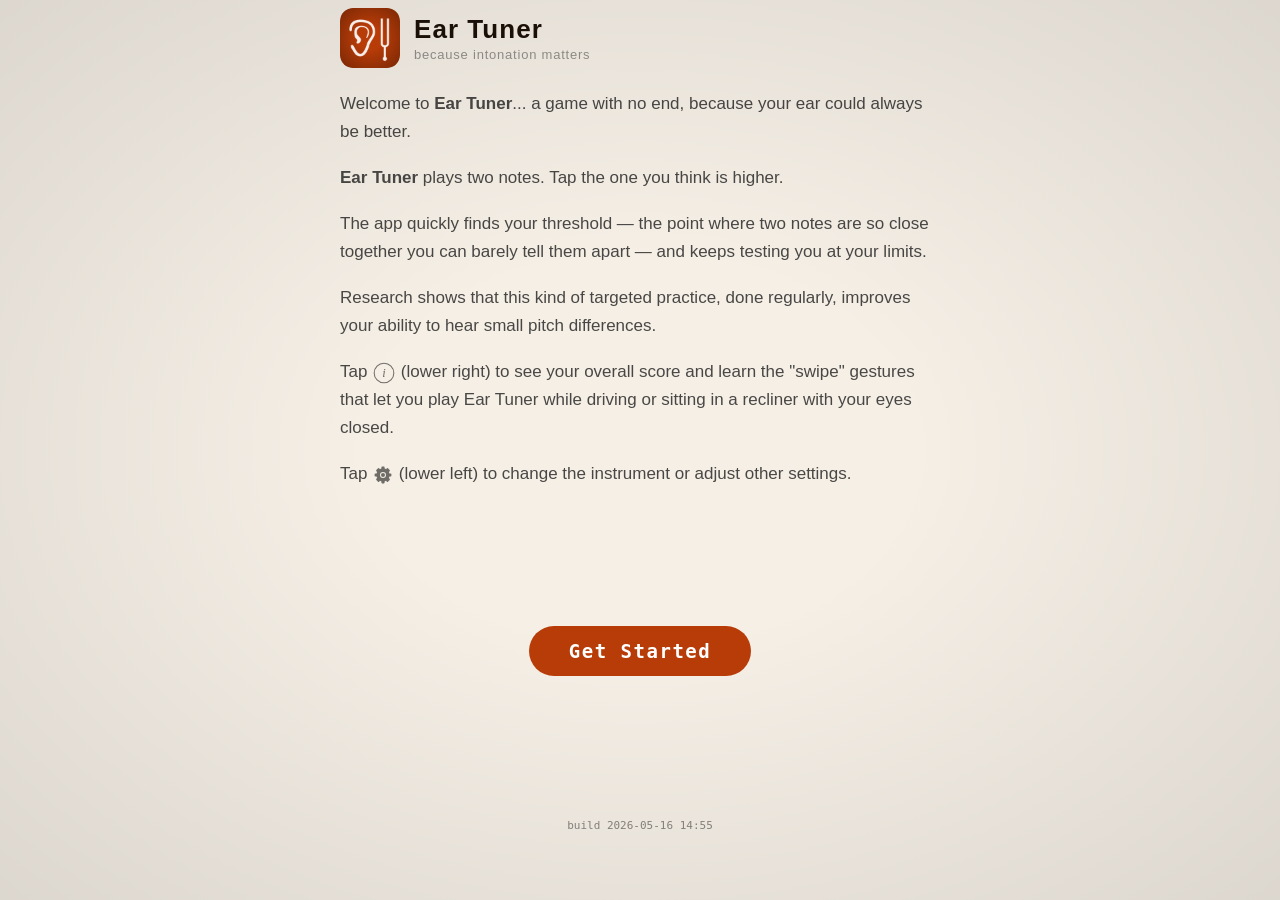
==== index.html @ 35b1a1ce "Deploy 2026-05-16 14:55" ====
<!DOCTYPE html>

<html lang="en">
<head>
<meta charset="UTF-8">
<meta name="viewport" content="width=device-width, initial-scale=1.0, viewport-fit=cover, user-scalable=no, maximum-scale=1.0">
<meta name="apple-mobile-web-app-capable" content="yes">
<meta name="mobile-web-app-capable" content="yes">
<meta name="apple-mobile-web-app-status-bar-style" content="black-translucent">
<meta name="apple-mobile-web-app-title" content="Ear Tuner">
<meta name="theme-color" id="meta-theme" content="#b83c08">
<!-- Stamped by scripts/deploy.sh — used by the inline version-coherence
     check below to detect a hybrid-cache state at launch. Source ships
     with 2026-05-16 14:55 as the literal placeholder. -->
<meta name="ear-tuner-build" content="2026-05-16 14:55">
<!-- PWA home-screen icon. MUST be a real PNG file reference — iOS Safari
     "Add to Home Screen" does not reliably accept data: URLs or JS-generated
     canvas icons. If you change this, test on iPad Safari: Share → Add to
     Home Screen → confirm the icon appears on the home screen (not just in
     the share-sheet preview). Regenerate the PNG from resources/app-icon.svg
     via the svg-to-png skill. See _shared/design/Fiddle-Apps-Design-Intent.md
     §PWA Home-Screen Icon. -->
<link rel="apple-touch-icon" sizes="180x180" href="resources/app-icon-180.png">
<link rel="icon" type="image/png" href="resources/app-icon-180.png">
<!-- Boot watchdog — inline so a broken SW serving stale JS files can't
     stop it from running. Crash-loop self-healing. Detection model:
     previous session crashed if it never wrote 'et-clean-shutdown' = '1'.
     Counter increments on bad shutdowns; resets on clean ones.
     Threshold of 3 means three crashes in a row. Recovery: unregister SW,
     clear all caches, hard reload. See microbreaker for the rationale. -->
<script>
(function () {
  var COUNTER_KEY  = 'et-boot-attempts';
  var CLEAN_KEY    = 'et-clean-shutdown';
  var SUPPRESS_KEY = 'et-test-suppress-clean';
  var LIMIT        = 3;
  var n = 0;
  try {
    if (localStorage.getItem(SUPPRESS_KEY) === '1') {
      localStorage.removeItem(SUPPRESS_KEY);
    }
    var prev = localStorage.getItem(CLEAN_KEY);
    if (prev === '0') {
      n = (parseInt(localStorage.getItem(COUNTER_KEY) || '0', 10) || 0) + 1;
    } else {
      n = 1;
    }
    localStorage.setItem(COUNTER_KEY, String(n));
    localStorage.setItem(CLEAN_KEY, '0');
  } catch (e) { return; }

  if (n >= LIMIT) {
    try { console.warn('[boot-watchdog] ' + n + ' bad boots; clearing SW + caches'); } catch (e) {}
    (async function () {
      try {
        if ('serviceWorker' in navigator) {
          var regs = await navigator.serviceWorker.getRegistrations();
          await Promise.all(regs.map(function (r) { return r.unregister(); }));
        }
        if ('caches' in window) {
          var keys = await caches.keys();
          await Promise.all(keys.map(function (k) { return caches.delete(k); }));
        }
        try { localStorage.setItem(COUNTER_KEY, '0'); } catch (e) {}
        try { localStorage.setItem(CLEAN_KEY, '1'); } catch (e) {}
        window.location.replace(window.location.pathname);
      } catch (e) {
        try { console.error('[boot-watchdog] recovery failed:', e); } catch (_) {}
      }
    })();
    return;
  }

  function markClean() {
    if (localStorage.getItem(SUPPRESS_KEY) === '1') return;
    try { localStorage.setItem(CLEAN_KEY, '1'); } catch (e) {}
  }
  function markRunning() {
    try { localStorage.setItem(CLEAN_KEY, '0'); } catch (e) {}
  }
  window.addEventListener('pagehide', markClean);
  document.addEventListener('visibilitychange', function () {
    if (document.visibilityState === 'visible') markRunning();
  });
})();
</script>
<!-- SW update nudge + controllerchange listener. Inline because:
     (a) iOS PWA's default 24h staleness threshold is too slow for our
         deploy cadence — force an update check on every boot;
     (b) a broken cached boot.js could otherwise prevent the user from
         ever reaching a new version.
     The safe-phase logic lives INLINE (not in boot.js) so there's a
     single listener with no race window. boot.js previously also
     attached a controllerchange listener, but only after register()
     resolved — events firing in the gap were lost. -->
<script>
(function () {
  if (!('serviceWorker' in navigator)) return;
  navigator.serviceWorker.getRegistration().then(function (reg) {
    if (reg) reg.update().catch(function () {});
  }).catch(function () {});

  // Skip-once flag set by the upgrade-OK handler before its reload.
  // The post-upgrade reload triggers an SW re-register (boot.js does
  // it once caches are clean), and the freshly-registered SW fires
  // controllerchange immediately as it claims the page — for content
  // we're already running. Without this skip, the listener triggers
  // another reload that loops the user back through Hello. Read AND
  // CONSUME the flag here at script-load: keeps the in-memory copy
  // live for the listener, but clears storage so a future session
  // can't accidentally inherit it. (sessionStorage doesn't reliably
  // clear on iOS PWA force-kill — any "consume only when used"
  // approach would risk a stale-flag dead end.)
  var skipNextControllerChange = false;
  try {
    if (sessionStorage.getItem('et-skip-next-cc') === '1') {
      skipNextControllerChange = true;
      sessionStorage.removeItem('et-skip-next-cc');
    }
  } catch (e) {}

  // Safe to reload when the user isn't mid-tune. "Safe screens" = any
  // overlay-driven screen (welcome / hello / info / settings / reset)
  // or the StartScreen (start-btn visible). Resume / upgrade overlays
  // are explicitly NOT safe — the user is about to interact with them.
  function isSafeToReload() {
    var safeOverlays = ['welcome-overlay', 'hello-overlay', 'info-overlay',
                        'settings-overlay', 'reset-overlay'];
    for (var i = 0; i < safeOverlays.length; i++) {
      var el = document.getElementById(safeOverlays[i]);
      if (el && el.classList.contains('open')) return true;
    }
    var blockOverlays = ['resume-overlay', 'upgrade-overlay'];
    for (var j = 0; j < blockOverlays.length; j++) {
      var bel = document.getElementById(blockOverlays[j]);
      if (bel && bel.classList.contains('open')) return false;
    }
    var startBtn = document.getElementById('start-btn');
    if (startBtn && startBtn.style.display !== 'none') return true;
    return false;
  }

  var reloading = false;
  var pollInterval = null;
  function tryDeferredReload() {
    // In-memory flag is sufficient — dies on actual reload. A
    // sessionStorage guard was previously here too, but iOS Home-Screen
    // PWAs don't reliably clear sessionStorage on force-kill, so once
    // it got set to '1' by one successful update, all subsequent
    // updates got their reload blocked indefinitely.
    if (reloading) return;
    if (!isSafeToReload()) return;
    reloading = true;
    if (pollInterval !== null) { clearInterval(pollInterval); pollInterval = null; }
    window.location.reload();
  }

  navigator.serviceWorker.addEventListener('controllerchange', function () {
    if (skipNextControllerChange) {
      skipNextControllerChange = false;
      return;
    }
    // Reload immediately if safe; else poll every 5s until safe.
    tryDeferredReload();
    if (pollInterval !== null) clearInterval(pollInterval);
    pollInterval = setInterval(tryDeferredReload, 5000);
  });
})();
</script>
<!-- Version-coherence check. Compares the build stamped into this HTML
     against the last build the user successfully launched (stored in
     localStorage). If they differ AND last is non-null, sets
     window._etUpgrade so the upgrade modal at the top of <body> shows.
     The placeholder is built via string concatenation so the deploy.sh
     sed pass on this file cannot match it as a contiguous substring —
     a literal would turn this into "if current === <build>" and silently
     suppress the modal on every clean deploy. -->
<script>
(function () {
  // Skip the upgrade-comparison flow entirely on Capacitor. The
  // mechanism (SW unregister + caches.delete) is a no-op there — no
  // SW runs in the Cap webview, no Cache Storage to clean. Every
  // `cap sync` also bumps BUILD_DATE, so a mismatch fires on every
  // rebuild and the modal becomes pure dev-time friction. We still
  // record et-last-build so that a hypothetical Cap→PWA migration
  // wouldn't see a phantom upgrade on the first PWA launch.
  // Detection inlined (window.Capacitor injected before any page
  // script) since this runs before js/platform.js loads.
  var isCap = !!(window.Capacitor && typeof window.Capacitor.isNativePlatform === 'function'
                 && window.Capacitor.isNativePlatform());
  if (isCap) {
    window._etUpgrade = null;
    try {
      var capMeta    = document.querySelector('meta[name="ear-tuner-build"]');
      var capCurrent = (capMeta && capMeta.content) || null;
      var capPh      = '%' + '%BUILD_DATE%' + '%';
      if (capCurrent && capCurrent !== capPh) {
        localStorage.setItem('et-last-build', capCurrent);
      }
      localStorage.setItem('et-boot-decision', JSON.stringify({
        action: 'cap-skipped', ts: Date.now()
      }));
    } catch (e) {}
    return;
  }

  var meta    = document.querySelector('meta[name="ear-tuner-build"]');
  var current = (meta && meta.content) || null;
  var PLACEHOLDER = '%' + '%BUILD_DATE%' + '%';
  if (current === PLACEHOLDER) current = null;
  var last = null;
  try { last = localStorage.getItem('et-last-build'); } catch (e) {}
  var action;
  if (current && last && current !== last) {
    window._etUpgrade = { from: last, to: current };
    action = 'mismatch';
  } else if (current && !last) {
    window._etUpgrade = null;
    try { localStorage.setItem('et-last-build', current); } catch (e) {}
    action = 'first-seen';
  } else if (current && last === current) {
    window._etUpgrade = null;
    action = 'same';
  } else {
    window._etUpgrade = null;
    action = 'no-info';
  }
  try {
    localStorage.setItem('et-boot-decision', JSON.stringify({
      ts: Date.now(), last: last, current: current, action: action
    }));
  } catch (e) {}
})();
</script>
<!-- Defense-in-depth upgrade detection + reusable modal-show.
     The synchronous coherence check above only catches an upgrade once
     the page has reloaded onto new HTML (meta would then differ from
     last-seen). The intended trigger for that reload —
     `controllerchange` after the new SW activates — can be silently
     dropped on iOS Home-Screen PWAs when the page is suspended during
     activation. The page then sits on stale HTML even though the SW's
     static cache holds the new build.

     This block compares the SW cache key directly against meta. When
     they diverge it surfaces the standard upgrade modal — same OK-tap
     cleanup-and-reload flow as the meta-vs-last-seen path, just driven
     by a different signal. Runs at boot and on visibilitychange→visible
     so a deploy that lands while the iPad is asleep is caught when the
     user comes back. Idempotent — re-checks no-op if the modal is
     already open or _etUpgrade is already set. -->
<script>
(function () {
  // Skip on Capacitor — same rationale as the coherence check above.
  if (window.Capacitor && typeof window.Capacitor.isNativePlatform === 'function'
      && window.Capacitor.isNativePlatform()) return;

  // Reusable show. Idempotent. Defers if DOM isn't ready yet (cache
  // check below can fire from <head> before the modal element exists).
  window._etShowUpgradeModal = function (up) {
    if (!up) return;
    if (!document.body || !document.getElementById('upgrade-overlay')) {
      document.addEventListener('DOMContentLoaded', function () {
        window._etShowUpgradeModal(up);
      }, { once: true });
      return;
    }
    var ov  = document.getElementById('upgrade-overlay');
    var btn = document.getElementById('upgrade-ok');
    if (!ov || !btn) return;
    if (ov.classList.contains('open')) return;
    var ver = document.getElementById('upgrade-version');
    if (ver) ver.textContent = up.to;
    ov.classList.add('open');
    // Disable OK for 1500ms so a ghost tap from launching the icon (a
    // finger still hovering when the modal renders) cannot immediately
    // dismiss it. Visible state: dimmed.
    btn.disabled = true;
    setTimeout(function () { btn.disabled = false; }, 1500);
    btn.addEventListener('click', function () {
      btn.disabled = true;
      btn.textContent = 'Updating…';
      // Persist the new build IMMEDIATELY — before any async cleanup
      // that could hang. iOS PWA has been observed to hang on
      // serviceWorker.unregister() / caches.delete() indefinitely;
      // without this early write, a hang on the wipe leaves
      // et-last-build stale and the modal re-fires on next launch.
      try { localStorage.setItem('et-last-build', up.to); } catch (e) {}
      // Tell the next page-load's controllerchange listener to ignore
      // its first event — the post-reload re-register fires CC
      // immediately as the fresh SW claims the page. Without the skip,
      // that triggers another reload that loops the user back through
      // Hello.
      try { sessionStorage.setItem('et-skip-next-cc', '1'); } catch (e) {}
      var doReload = function () { window.location.replace(window.location.pathname); };
      var cleanup = Promise.resolve();
      if ('serviceWorker' in navigator) {
        cleanup = cleanup.then(function () {
          return navigator.serviceWorker.getRegistrations().then(function (regs) {
            return Promise.all(regs.map(function (r) { return r.unregister(); }));
          });
        }).catch(function () {});
      }
      if (window.caches) {
        cleanup = cleanup.then(function () {
          return caches.keys().then(function (keys) {
            return Promise.all(keys.map(function (k) { return caches.delete(k); }));
          });
        }).catch(function () {});
      }
      var timeout = new Promise(function (resolve) { setTimeout(resolve, 3000); });
      Promise.race([cleanup, timeout]).then(doReload, doReload);
    });
  };

  function cacheCheck() {
    if (!window.caches) return;
    if (window._etUpgrade) return;  // already detected by coherence check
    var meta = document.querySelector('meta[name="ear-tuner-build"]');
    var metaVer = meta && meta.content;
    var PH = '%' + '%BUILD_DATE%' + '%';
    if (!metaVer || metaVer === PH) return;
    caches.keys().then(function (keys) {
      // During SW activate the GC pass can briefly leave two
      // ear-tuner-static-* caches present. Take the lexicographic max
      // (BUILD_DATE 'YYYY-MM-DD HH:mm' sorts correctly as a string) so
      // we always compare against the newest cache, not whichever the
      // implementation happens to enumerate first.
      var newestVer = null;
      for (var i = 0; i < keys.length; i++) {
        if (keys[i].indexOf('ear-tuner-static-') !== 0) continue;
        var v = keys[i].replace('ear-tuner-static-', '');
        if (newestVer === null || v > newestVer) newestVer = v;
      }
      if (newestVer === null) return;
      // Only fire on a forward upgrade. If cacheVer < metaVer (user
      // cleared caches manually, or some other regression scenario),
      // showing the modal would write the OLDER build to et-last-build
      // on OK-tap and re-fire on every subsequent boot.
      if (newestVer <= metaVer) return;
      if (window._etUpgrade) return;  // race: coherence path got there first
      window._etUpgrade = { from: metaVer, to: newestVer };
      try {
        localStorage.setItem('et-boot-decision', JSON.stringify({
          ts: Date.now(), last: metaVer, current: newestVer,
          action: 'cache-mismatch'
        }));
      } catch (e) {}
      if (window._etShowUpgradeModal) {
        window._etShowUpgradeModal(window._etUpgrade);
      }
    }).catch(function () {});
  }
  cacheCheck();
  document.addEventListener('visibilitychange', function () {
    if (document.visibilityState === 'visible') cacheCheck();
  });
})();
</script>
<!-- Self-contained styles for the upgrade modal. Deliberately NOT using
     design-tokens.css / style.css — those live in separate cached files
     that may themselves be from a stale version when the upgrade modal
     needs to display. Hardcoded colors so the modal renders correctly
     even if every other resource on the page is broken or missing. -->
<style>
#upgrade-overlay {
  position: fixed; inset: 0; z-index: 10000; display: none;
  background: linear-gradient(180deg, #f1e8d4 0%, #e2d6ba 100%);
  background-image: radial-gradient(ellipse at center, transparent 30%, rgba(0,0,0,0.10) 100%),
                    linear-gradient(180deg, #f1e8d4 0%, #e2d6ba 100%);
  flex-direction: column; align-items: center; justify-content: center;
  padding: 32px 28px;
  font-family: -apple-system, BlinkMacSystemFont, 'Segoe UI', Roboto, Helvetica, Arial, sans-serif;
  color: #2a2118; text-align: center;
}
#upgrade-overlay.open { display: flex; }
#upgrade-title {
  font-size: 28px; font-weight: 700;
  margin: 0 0 22px; color: #1f1812;
  letter-spacing: 0.3px;
}
#upgrade-msg { font-size: 17px; line-height: 1.5; margin: 0 0 6px; color: #4a3f33; }
#upgrade-version {
  display: block; margin: 4px 0 36px;
  font-family: 'Inconsolata', ui-monospace, Menlo, Consolas, monospace;
  font-size: 16px; color: #5a4a3a;
}
#upgrade-ok {
  display: inline-block; padding: 14px 44px;
  background: linear-gradient(180deg, #d77820 0%, #b56210 100%);
  color: #fff; font-size: 17px; font-weight: 600;
  border: none; border-radius: 14px;
  -webkit-appearance: none; font-family: inherit; cursor: pointer;
  box-shadow:
    inset 0 1px 0 rgba(255, 255, 255, 0.30),
    inset 0 -2px 0 rgba(0, 0, 0, 0.20),
    0 3px 10px rgba(0, 0, 0, 0.18);
}
#upgrade-ok:active {
  background: linear-gradient(180deg, #b56210 0%, #8c4a08 100%);
  transform: translateY(1px);
}
#upgrade-ok:disabled {
  background: linear-gradient(180deg, #c8b89a 0%, #a99880 100%);
  cursor: default; transform: none;
}
</style>
<title>Ear Tuner</title>
<link rel="stylesheet" href="fonts/fonts.css">
<link rel="stylesheet" href="design-tokens.css">
<link rel="stylesheet" href="design-tokens-app.css">
<link rel="stylesheet" href="glyph-disc.css">
<link rel="stylesheet" href="resume-modal.css">
<link rel="stylesheet" href="style.css">
</head>
<body>

<!-- ── UPGRADE MODAL ──────────────────────────────────────────────
     Shows when the version-coherence check in <head> detected a
     mismatch between the HTML's stamped build and the last build
     stored in localStorage. Self-contained: no external CSS or JS
     deps, so it renders even if the rest of the page is from a
     stale cache. Tap OK → unregister SW → clear all caches →
     write new build to localStorage → reload. -->
<div id="upgrade-overlay" role="dialog" aria-modal="true" aria-labelledby="upgrade-title">
  <div id="upgrade-title">App Updated</div>
  <p id="upgrade-msg">Ear Tuner has been upgraded to</p>
  <code id="upgrade-version">—</code>
  <button id="upgrade-ok" type="button">OK</button>
</div>
<script>
// Show the modal if the synchronous coherence check in <head> already
// detected an upgrade. The async cache-key path defined in <head> calls
// _etShowUpgradeModal directly when it detects, so this body call only
// matters for the meta-vs-last-seen path. _etShowUpgradeModal is
// undefined on Capacitor (the IIFE early-returns there) — guard for it.
if (window._etShowUpgradeModal) window._etShowUpgradeModal(window._etUpgrade);
</script>

<!-- SPRITE-INLINE -->
<svg xmlns="http://www.w3.org/2000/svg" style="display:none" aria-hidden="true">
  <symbol id="icon-close-x" viewBox="0 0 34 34">
    <circle cx="17" cy="17" r="15" stroke="currentColor" stroke-width="1.8" fill="none"/>
      <path d="M11 11 L23 23 M23 11 L11 23" stroke="currentColor"
            stroke-width="2.2" stroke-linecap="round" stroke-linejoin="round"/>
  </symbol>
  <symbol id="icon-gear" viewBox="0 0 100 100">
    <path fill-rule="evenodd" clip-rule="evenodd" fill="currentColor"
        d="M88 42h-5.8a33 33 0 0 0-3-7.2l4.1-4.1a4 4 0 0 0 0-5.6l-8.4-8.4a4 4 0 0 0-5.6 0l-4.1 4.1A33 33 0 0 0 58 17.8V12a4 4 0 0 0-4-4h-8a4 4 0 0 0-4 4v5.8a33 33 0 0 0-7.2 3l-4.1-4.1a4 4 0 0 0-5.6 0l-8.4 8.4a4 4 0 0 0 0 5.6l4.1 4.1A33 33 0 0 0 17.8 42H12a4 4 0 0 0-4 4v8a4 4 0 0 0 4 4h5.8a33 33 0 0 0 3 7.2l-4.1 4.1a4 4 0 0 0 0 5.6l8.4 8.4a4 4 0 0 0 5.6 0l4.1-4.1a33 33 0 0 0 7.2 3V88a4 4 0 0 0 4 4h8a4 4 0 0 0 4-4v-5.8a33 33 0 0 0 7.2-3l4.1 4.1a4 4 0 0 0 5.6 0l8.4-8.4a4 4 0 0 0 0-5.6l-4.1-4.1a33 33 0 0 0 3-7.2H88a4 4 0 0 0 4-4v-8a4 4 0 0 0-4-4z
           M50 35a15 15 0 1 0 0 30 15 15 0 0 0 0-30z"/>
      <circle cx="50" cy="50" r="10" fill="currentColor"/>
  </symbol>
  <symbol id="icon-glyph-check" viewBox="0 0 28 28">
    <path d="M8 14 L12 18 L20 10"
            stroke="#6fe882" stroke-width="2.5"
            stroke-linecap="round" stroke-linejoin="round"/>
  </symbol>
  <symbol id="icon-glyph-x" viewBox="0 0 28 28">
    <path d="M9 9 L19 19M19 9 L9 19"
            stroke="#f07070" stroke-width="2.5"
            stroke-linecap="round"/>
  </symbol>
  <symbol id="icon-info-i" viewBox="0 0 38 38">
    <circle cx="19" cy="19" r="17" stroke="currentColor" stroke-width="1.8" fill="none"/>
      <text x="19" y="26.5" text-anchor="middle" font-family="Georgia, serif"
            font-size="21.6" font-style="italic" fill="currentColor">i</text>
  </symbol>
  <symbol id="icon-replay" viewBox="-10 25 1220 1220">
    <path d="m529.2 441.6c-30-18-69.602 3.6016-69.602 39.602v318c0 36 38.398 57.602 69.602 39.602l262.8-158.4c28.801-18 28.801-60 0-78z" fill="currentColor"/>
      <path d="m1053.6 362.4c-19.199-30-58.801-40.801-88.801-21.602-31.199 19.199-40.801 58.801-21.602 91.199 43.199 70.801 64.801 157.2 56.398 248.4-19.199 193.2-177.6 346.8-372 360-235.2 15.602-430.8-171.6-428.4-404.4 2.3984-216 178.8-393.6 393.6-397.2 12 0 22.801 0 34.801 1.1992v50.398c0 20.398 22.801 32.398 39.602 21.602l187.2-116.4c15.602-9.6016 15.602-33.602 0-43.199l-188.4-118.8c-16.801-10.801-39.602 1.1992-39.602 21.602v52.801c-8.3984-0.003906-16.797-0.003906-26.398-0.003906-306 0-553.2 260.4-529.2 571.2 19.199 260.4 229.2 470.4 488.4 489.6 310.8 22.801 572.4-223.2 572.4-529.2 0.003906-102-28.797-196.8-77.996-277.2z" fill="currentColor"/>
  </symbol>
</svg>
<!-- /SPRITE-INLINE -->

<div id="bg-fill"></div>

<!-- ═══ MAIN APP ═══ -->

<div id="app">
  <div id="phase-label">Listen</div>

  <!-- Diff label: two lines — value in Nunito above, "difference" in Inconsolata below -->

  <div id="upper-half">
    <div id="diff-label-wrap">
      <div id="diff-value"></div>
      <div id="diff-word">difference</div>
    </div>
  </div>

  <!-- Note circles, vertically centered in the middle third -->

  <div id="circles-zone">
    <div style="margin-bottom:14px;flex-shrink:0;"></div>
    <div id="note-row">
      <div class="note-circle" id="note-left" onclick="handleTap('left')">
        <div class="nc-name" id="note-left-name">?</div>
        <div class="nc-detail" id="note-left-detail"></div>
      </div>
      <div class="note-circle" id="note-right" onclick="handleTap('right')">
        <div class="nc-name" id="note-right-name">?</div>
        <div class="nc-detail" id="note-right-detail"></div>
      </div>
    </div>
    <!-- Replay button: center aligned with bottom of note circles -->
    <button id="replay-btn" onclick="replayBoth()" aria-label="Replay" style="margin-top:0;">
      <svg width="48" height="48" viewBox="-10 25 1220 1220" fill="none" style="color:rgba(255,255,255,0.75)">
        <use href="#icon-replay"/>
      </svg>
    </button>
    <!-- Start button shown before first round -->
    <button id="start-btn" onclick="handleStart()">Start</button>
  </div>

  <!-- Controls below circles, stacked from top of lower third -->

  <div id="lower-half">
    <!-- Invisible tap area covering lower half — acts as retry, sits behind other buttons -->
    <button id="tap-area" onclick="handleTapArea()"></button>
    <div id="progress-row">
    </div>

    <div id="status-msg">Tap to begin</div>

    <div id="round-actions">
      <button class="round-action-btn" id="retry-action-btn" onclick="retryRound()">Retry</button>
      <button class="round-action-btn" id="continue-action-btn" onclick="continueAfterFail()">Continue</button>
      <button class="round-action-btn" id="back-action-btn" onclick="continueAfterFail()" style="display:none;">Back</button>
    </div>
  </div>
</div>

<!-- Swipe hint: fixed at bottom, above info/settings buttons -->

<div id="swipe-hint" class="hint-text">Tap the higher note, or swipe up/down to indicate that the 2nd note is higher/lower.</div>

<!-- Retest close button: shown top-right during retest mode -->

<button id="retest-close-btn" onclick="closeRetest()" aria-label="Close retest">
  <svg width="34" height="34" aria-hidden="true"><use href="#icon-close-x"/></svg>
</button>

<!-- Fixed corner buttons -->

<button id="info-btn" aria-label="About" onclick="openInfo()">
  <svg width="38" height="38" aria-hidden="true"><use href="#icon-info-i"/></svg>
</button>
<button id="settings-btn" aria-label="Settings" onclick="openSettings()">
  <svg width="36" height="36" aria-hidden="true"><use href="#icon-gear"/></svg>
</button>

<!-- ═══ SETTINGS OVERLAY ═══ -->

<div id="settings-overlay" class="overlay">
  <button id="s-done-btn" onclick="closeSettings()" aria-label="Close settings">
    <svg width="34" height="34" aria-hidden="true"><use href="#icon-close-x"/></svg>
  </button>
  <div id="settings-scroll">
    <div id="settings-inner">
      <div class="s-title-row"><span class="s-title">Settings</span></div>

      <div class="s-sec">Note Sound</div>
      <div id="sound-grid"></div>

      <div class="s-row" id="s-volume-row">
        <div>
          <div class="s-label">Volume</div>
          <div class="s-sub">Boost playback on quiet devices</div>
        </div>
        <div class="s-volume-control">
          <input type="range" id="s-volume-slider" min="0" max="200" step="5" value="100"
                 oninput="adjustVolume(this.value)" aria-label="Playback volume">
          <div class="s-val" id="s-volume-val">100%</div>
        </div>
      </div>

      <div class="s-sec">Note Range</div>
      <div class="s-row">
        <div><div class="s-label">Lowest Note</div><div class="s-sub">The lowest note that will be tested</div></div>
        <div class="s-stepper">
          <button class="step-btn" onclick="adjustSetting('lowestNote',-1)" aria-label="Decrease lowest note">−</button>
          <div class="s-val" id="s-lowest">G3</div>
          <button class="step-btn" onclick="adjustSetting('lowestNote',+1)" aria-label="Increase lowest note">+</button>
        </div>
      </div>
      <div class="s-row">
        <div><div class="s-label">Highest Note</div><div class="s-sub">The highest note that will be tested</div></div>
        <div class="s-stepper">
          <button class="step-btn" onclick="adjustSetting('highestNote',-1)" aria-label="Decrease highest note">−</button>
          <div class="s-val" id="s-highest">D6</div>
          <button class="step-btn" onclick="adjustSetting('highestNote',+1)" aria-label="Increase highest note">+</button>
        </div>
      </div>

      <div class="s-sec">Difficulty</div>
      <div class="s-row">
        <div><div class="s-label">Starting Difference</div><div class="s-sub">The initial difference in notes</div></div>
        <div class="s-stepper">
          <!-- Reversed: + button = harder (fewer cents), − button = easier (more cents) -->
          <button class="step-btn" onclick="adjustSetting('startCentsIdx',+1)" aria-label="Decrease starting difference (harder)">−</button>
          <div class="s-val" id="s-start-cents">50¢</div>
          <button class="step-btn" onclick="adjustSetting('startCentsIdx',-1)" aria-label="Increase starting difference (easier)">+</button>
        </div>
      </div>
      <div class="s-row">
        <div><div class="s-label">Tests per Round</div><div class="s-sub">Correct tests needed to advance</div></div>
        <div class="s-stepper">
          <button class="step-btn" onclick="adjustSetting('testsPerRound',-1)" aria-label="Decrease tests per round">−</button>
          <div class="s-val" id="s-tests-per-round">3</div>
          <button class="step-btn" onclick="adjustSetting('testsPerRound',+1)" aria-label="Increase tests per round">+</button>
        </div>
      </div>

      <div class="s-sec">Note Length</div>
      <div class="s-row">
        <div><div class="s-label">Duration</div><div class="s-sub">Length of each note</div></div>
        <div class="s-stepper">
          <button class="step-btn" onclick="adjustSetting('noteDurIdx',-1)" aria-label="Decrease note duration">−</button>
          <div class="s-val" id="s-note-dur">2.2s</div>
          <button class="step-btn" onclick="adjustSetting('noteDurIdx',+1)" aria-label="Increase note duration">+</button>
        </div>
      </div>

      <div class="s-sec">Tone Shape</div>
      <div class="s-row">
        <div><div class="s-label">Attack</div><div class="s-sub">How quickly the note rises</div></div>
        <div class="s-stepper">
          <button class="step-btn" onclick="adjustSetting('attack',-1)" aria-label="Decrease attack">−</button>
          <div class="s-val" id="s-attack">Med</div>
          <button class="step-btn" onclick="adjustSetting('attack',+1)" aria-label="Increase attack">+</button>
        </div>
      </div>
      <div class="s-row">
        <div><div class="s-label">Decay</div><div class="s-sub">How gradually the note fades</div></div>
        <div class="s-stepper">
          <button class="step-btn" onclick="adjustSetting('decay',-1)" aria-label="Decrease decay">−</button>
          <div class="s-val" id="s-decay">Med</div>
          <button class="step-btn" onclick="adjustSetting('decay',+1)" aria-label="Increase decay">+</button>
        </div>
      </div>

      <div class="s-sec">Voice Control</div>
      <div class="tog-row">
        <div>
          <div class="s-label">Listen for voice commands</div>
          <div class="s-sub">Say "higher", "lower", "replay", "continue", "info", "settings", "close", or a note name like "C sharp four"</div>
        </div>
        <label class="tog-sw">
          <input type="checkbox" id="s-voice-chk" onchange="onVoiceToggle(this.checked)">
          <div class="tog-track"></div>
          <div class="tog-thumb"></div>
        </label>
      </div>
      <div class="tog-row" id="s-vc-keep-row" style="display:none;">
        <div>
          <div class="s-label">Keep last word on-screen</div>
          <div class="s-sub">Hold the last recognized word until the next one (diagnostic)</div>
        </div>
        <label class="tog-sw">
          <input type="checkbox" id="s-vc-keep" onchange="onVcKeepToggle(this.checked)">
          <div class="tog-track"></div>
          <div class="tog-thumb"></div>
        </label>
      </div>

      <!-- Diagnostics section is hidden by default. Revealed by 7 taps in
           the bottom tap zone (#s-debug-tap-zone). Persisted via the
           'et-debug-revealed' localStorage key. -->
      <div id="diagnostics-section" style="display:none;">
        <div class="s-sec">Diagnostics</div>
        <div class="s-row" id="s-vc-status-row" style="display:none;">
          <div><div class="s-label">Voice Model</div><div class="s-sub" id="s-vc-status">Idle</div></div>
        </div>
        <div class="tog-row" id="s-limit-vr-row" style="display:none;">
          <div>
            <div class="s-label">Limit VR Vocabulary</div>
            <div class="s-sub">Strict grammar — recognizer rejects words outside the command set</div>
          </div>
          <label class="tog-sw">
            <input type="checkbox" id="s-limit-vr" onchange="onLimitVrToggle(this.checked)">
            <div class="tog-track"></div>
            <div class="tog-thumb"></div>
          </label>
        </div>
        <div class="s-row">
          <div><div class="s-label">Debug Log</div><div class="s-sub">Captures lifecycle events for crash diagnosis</div></div>
          <div style="display:flex;gap:8px;">
            <button id="s-copy-log-btn" class="log-action-btn" onclick="copyLog()">Copy</button>
            <button class="log-action-btn" onclick="clearLog()">Clear</button>
          </div>
        </div>

        <div class="s-row">
          <div><div class="s-label">Welcome Screen</div><div class="s-sub">Reset to show on next launch</div></div>
          <button id="welcome-reset-btn" class="log-action-btn" onclick="resetWelcome()">Reset</button>
        </div>

        <div class="s-row">
          <div>
            <div class="s-label">App Version</div>
            <div class="s-sub" id="s-build-date"></div>
            <div class="s-sub" id="s-sw-status" style="margin-top:1px; white-space: pre-line;"></div>
          </div>
          <button class="log-action-btn" onclick="reloadFromServer()">Reload</button>
        </div>

        <div class="s-row">
          <div style="flex:1;"><div class="s-label">Memory</div><div class="s-sub" id="s-mem-status">—</div></div>
          <button id="s-mem-refresh" class="log-action-btn">Refresh</button>
        </div>

        <div class="s-row">
          <div><div class="s-label">Randomize Scores</div><div class="s-sub">Fill stats with fake history for testing</div></div>
          <button class="log-action-btn" onclick="confirmRandomizeScores()">Randomize</button>
        </div>

        <div class="s-row" style="flex-direction:column; align-items:stretch; gap:6px; padding: 8px 0;">
          <div class="s-label">Hard reset</div>
          <div class="s-sub" style="line-height: 1.5;">
            Wipes ALL local data — settings, log, voice cache, service worker. Requires internet on next launch. Use only if Reload doesn't help (fonts broken, version blank, app behaving strangely).
          </div>
          <button id="s-hard-reset-btn" class="log-action-btn" style="background: rgba(220,80,80,0.18); color: rgba(255,200,200,0.95);">Hard reset</button>
        </div>
      </div>

      <!-- Bottom tap zone for the secret 7-tap debug-reveal. Wraps the
           Reset button and the always-visible build-date footer; the
           click counter listens on this whole region. -->
      <div id="s-debug-tap-zone">
        <button id="s-reset-btn" onclick="openResetDefaults()">Reset to defaults…</button>
        <div class="s-build-date-footer" id="settings-build-date"></div>
      </div>
      <div style="height:28px"></div>
    </div>
  </div>
</div>

<!-- Reset defaults overlay -->

<div id="reset-overlay">
  <div id="reset-box">
    <div id="reset-title-r">Reset to defaults</div>
    <div id="reset-msg-r">Reset all settings to their default values?</div>
    <div id="reset-btns-r">
      <button id="reset-yes-r" onclick="confirmResetDefaults()">Yes, reset settings</button>
      <button id="reset-cancel-r" onclick="closeResetDefaults()">Cancel</button>
    </div>
  </div>
</div>

<!-- ═══ WELCOME OVERLAY ═══ -->

<div id="welcome-overlay" class="overlay">
  <div id="welcome-content">
    <div style="display:flex;align-items:center;gap:14px;margin-bottom:4px;">
      <img id="welcome-app-icon" src="resources/app-icon-180.png" width="60" height="60" style="border-radius:13px;flex-shrink:0;" alt="Ear Tuner icon"/>
      <div>
        <div class="info-heading">Ear Tuner</div>
        <div class="info-subheading">because intonation matters</div>
      </div>
    </div>
    <p class="info-p">Welcome to <strong>Ear Tuner</strong>... a game with no end, because your ear could always be   better.</p>
    <p class="info-p"><strong>Ear Tuner</strong> plays two notes. Tap the one you think is higher.</p>
    <p class="info-p">The app quickly finds your threshold — the point where two notes are so close together you can barely tell them apart — and keeps testing you at your limits.</p>
    <p class="info-p">Research shows that this kind of targeted practice, done regularly, improves your ability to hear small pitch differences.</p>
    <p class="info-p">Tap <button class="welcome-inline-btn" onclick="openInfo()" aria-label="Info"><svg width="22" height="22" aria-hidden="true"><use href="#icon-info-i"/></svg></button> (lower right) to see your overall score and learn the "swipe" gestures that let you play Ear Tuner while driving or sitting in a recliner with your eyes closed.</p>
    <p class="info-p">Tap <button class="welcome-inline-btn" onclick="openSettings()" aria-label="Settings"><svg width="20" height="20" aria-hidden="true"><use href="#icon-gear"/></svg></button> (lower left) to change the instrument or adjust other settings.</p>
    <div class="welcome-push"></div>
    <button id="welcome-get-started" onclick="closeWelcome()">Get Started</button>
    <div class="welcome-push"></div>
    <div class="launch-build-date" id="welcome-build-date"></div>
  </div>
</div>

<!-- ═══ HELLO OVERLAY — daily VR opt-in (only shown when settings.voiceCommands is on) ═══ -->

<div id="hello-overlay" class="overlay">
  <div id="hello-content" class="welcome-content-shape">
    <div style="display:flex;align-items:center;gap:14px;margin-bottom:4px;">
      <img src="resources/app-icon-180.png" width="60" height="60" style="border-radius:13px;flex-shrink:0;" alt="Ear Tuner icon"/>
      <div>
        <div class="info-heading">Hello!</div>
        <div class="info-subheading">Ready to tune up your ears?</div>
      </div>
    </div>
    <p class="info-p">You can use voice commands to operate Ear&#8209;Tuner while driving, knitting, or juggling. It drains your battery a bit faster, so you might not want to use it every time.</p>
    <p class="info-p">You can say <strong>"higher"</strong> or <strong>"lower"</strong> to indicate that the second note is higher/lower, and <strong>"replay"</strong> to hear the notes again.</p>
    <p class="info-p">Say <strong>"settings"</strong> or <strong>"info"</strong> to go to those screens.</p>
    <p class="info-p">On the info screen, say <strong>"retest C sharp four"</strong> to retest that note.</p>
    <p class="info-p"><strong>"Continue"</strong>, <strong>"retry"</strong>, and <strong>"close"</strong> work in the appropriate places.</p>
    <div class="welcome-push"></div>
    <div style="display:flex;gap:14px;justify-content:center;width:100%;">
      <button id="hello-yes-btn" onclick="onHelloYes()" style="flex:1;">Yes, use voice</button>
      <button id="hello-no-btn"  onclick="onHelloNo()"  style="flex:1;">No, not today</button>
    </div>
    <p class="info-p" style="font-size:0.85em;opacity:0.72;font-style:italic;margin-top:14px;">In a car (or wherever connected to Bluetooth audio) with voice control, sound will come through your phone. Without, it will come through the Bluetooth speakers. This is a limitation of web apps.</p>
    <div class="welcome-push"></div>
    <div class="launch-build-date" id="hello-build-date"></div>
  </div>
</div>

<!-- RESUME SCREEN — modal dialog over current screen on visibility-restore.
     Per Apple, restarting the microphone after a backgrounding requires a
     fresh user gesture; this overlay makes that explicit instead of
     silently waiting for the user to tap something. Styles live in the
     shared resume-modal.css (synced from _shared/design/). -->
<div id="resume-overlay">
  <div id="resume-box">
    <div id="resume-title">Welcome back</div>
    <p id="resume-msg">We lost our audio while you were away. Click resume to restore it.</p>
    <button id="resume-btn-action" onclick="closeResume()">Resume</button>
  </div>
</div>

<!-- ═══ INFO OVERLAY ═══ -->

<div id="info-overlay" class="overlay">
  <button id="info-close-btn" onclick="closeInfo()" aria-label="Close info">
    <svg width="34" height="34" aria-hidden="true"><use href="#icon-close-x"/></svg>
  </button>
  <div id="info-content">
    <!-- App icon + name header -->
    <div style="display:flex;align-items:center;gap:14px;margin-bottom:4px;">
      <img id="info-app-icon" src="resources/app-icon-180.png" width="60" height="60" style="border-radius:13px;flex-shrink:0;" alt="Ear Tuner icon"/>
      <div>
        <div class="info-heading">Ear Tuner</div>
        <div class="info-subheading">because intonation matters</div>
      </div>
    </div>
    <p id="info-inspiration" class="info-p">
      <strong>Ear Tuner</strong> measures your aural acuity (your ability to tell which of two notes is slightly higher or lower) and helps you improve it. The app tests you with notes that are closer and closer together, until you can no longer reliably tell which is higher.
    </p>
    <div id="info-more-wrap">
      <button id="info-more-btn" onclick="toggleInfoMore()">... more</button>
      <div id="info-more-content">
        <p class="info-p">
          The app remembers your best score for every note. Once you have a score for every note, it randomly selects notes to re-test, favoring notes where your score is weakest. You can manually re-test a specific note in the <strong>Scores</strong> table, below.
        </p>
        <p class="info-p">
          By practicing regularly, your aural acuity will improve.
        </p>
        <p class="info-p">
          <strong>Ear Tuner</strong> supports "eyes-free" operation: tap anywhere in the lower part of the screen to replay. Swipe right to continue after a wrong answer. In retest mode, swipe left to retry. Use the app with your eyes closed ("intonation meditation") or while driving (eyes on the road!).
        </p>
        <p class="info-p">
          The minimum difference that a person requires to distinguish between two notes varies. An untrained person may need 10–20 cents. An average musician might need 5–6 cents. A top-notch fretless string player may only need 2–3 cents.
        </p>
        <p class="info-p">
          <strong>Ear Tuner</strong> was inspired by the <strong><a href="https://halfnotelabs.com/how-to-improve-tuning" target="_blank" style="color:#7a2900;text-decoration:underline;text-underline-offset:3px;">InTune</a></strong> app and <strong><a href="https://www.mollygebrian.com/" target="_blank" style="color:#7a2900;text-decoration:underline;text-underline-offset:3px;">Molly Gebrian</a>'s</strong> tips for improving intonation.
        </p>
        <p class="info-p">
          If you have feedback, email <a id="feedback-email" style="color:#7a2900;text-decoration:underline;text-underline-offset:3px;"></a>.
        </p>
      </div>
    </div>
    <div class="info-sec">Average Score</div>
    <div id="overall-score" style="font-size:clamp(28px,8vw,40px);font-weight:600;letter-spacing:-0.01em;color:#7a2900;text-align:center;padding:8px 0 4px;">—</div>

    <div class="info-sec">Score Chart</div>
    <div id="stats-chart-wrap"><canvas id="stats-chart"></canvas></div>

    <div class="info-sec">Scores</div>
    <table id="stats-table">
      <colgroup><col><col><col></colgroup>
      <thead><tr><th>Note</th><th>Best</th><th></th></tr></thead>
      <tbody id="stats-tbody"></tbody>
    </table>
    <p class="info-p" style="font-size:0.85em;opacity:0.65;font-style:italic;margin-top:-4px;">
      Highlighted bars/rows &mdash; last test failed at a difference at which you once succeeded.
    </p>
    <div id="info-copy-row">
      <button id="info-copy-scores-btn" onclick="copyScores()">Copy Scores</button>
      <button id="info-import-scores" onclick="openImportScores()">Import Scores</button>
      <span id="info-copy-label">Paste into an email to share with a friend.</span>
    </div>
    <hr class="info-divider">

    <div id="info-destructive-row">
      <button id="info-global-reset" onclick="confirmResetAll()">Reset All Scores</button>
    </div>

    <p style="font-family:var(--font-info);font-size:var(--font-info-subheading);color:rgba(0,0,0,0.40);line-height:1.6;margin-top:4px;">
      Instrument samples from the <a href="https://github.com/gleitz/midi-js-soundfonts" target="_blank" style="color:rgba(0,0,0,0.50);">MusyngKite soundfont</a>, used under <a href="https://creativecommons.org/licenses/by-sa/3.0/" target="_blank" style="color:rgba(0,0,0,0.50);">CC BY-SA 3.0</a>.
    </p>
    <button id="info-close-btn-bottom" onclick="closeInfo()" aria-label="Close info">
      <svg width="34" height="34" aria-hidden="true"><use href="#icon-close-x"/></svg>
    </button>
    <div id="build-date-display" style="font-size:11px;color:rgba(0,0,0,0.25);letter-spacing:0.04em;text-align:center;margin-top:8px;font-family:monospace;"></div>
  </div>
</div>

<!-- ═══ VOICE TRANSCRIPT + LOADER ═══ -->

<div id="vc-transcript" aria-live="polite"></div>
<div id="vc-loader" hidden>Loading voice assets…</div>

<!-- ═══ CONFIRM ═══ -->

<div id="confirm-overlay">
  <div id="confirm-box">
    <div id="confirm-title"></div>
    <div id="confirm-msg"></div>
    <div id="confirm-btns">
      <button id="confirm-yes">Yes, Reset</button>
      <button id="confirm-no" onclick="closeConfirm()">Cancel</button>
    </div>
  </div>
</div>

<!-- ═══ IMPORT SCORES ═══ -->

<div id="import-overlay">
  <div id="import-box">
    <div id="import-title">Import Scores</div>
    <div id="import-msg">Paste the scores you copied with "Copy Scores" below.</div>
    <textarea id="import-textarea" placeholder="Paste copied scores here..." spellcheck="false" autocomplete="off"></textarea>
    <div id="import-status"></div>
    <div id="import-btns">
      <button id="import-confirm" onclick="confirmImportScores()">Import</button>
      <button id="import-cancel" onclick="closeImportScores()">Cancel</button>
    </div>
  </div>
</div>


<script src="soundfont-player.min.js"></script>
<script src="js/platform.js"></script>
<script src="js/constants.js"></script>
<script src="js/persistence.js"></script>
<!-- Diag-log prefix MUST be set before diag-log.js loads — keys all
     LS storage and the boot-watchdog helpers. Matches the hardcoded
     'et-' prefix in the inline boot-watchdog at the top of <head>. -->
<script>window.__DIAG_LOG_PREFIX__ = 'et';</script>
<script src="js/diag-log.js"></script>
<script src="js/audio-ctx.js"></script>
<script src="js/mic.js"></script>
<script src="js/wakelock.js"></script>
<script src="js/chime-success.js"></script>
<script src="js/audio.js"></script>
<script src="js/game.js"></script>
<script src="js/safe-area.js"></script>
<script src="js/render.js"></script>
<script src="js/context-dispatch.js"></script>
<script src="js/ui.js"></script>
<!-- vosk-browser.js (5.5 MB UMD) is lazy-loaded by voice.js's loadVoskScript()
     on first opt-in (Hello → Yes). Eager-loading on boot would crash the
     iPhone PWA before the welcome overlay rendered. -->
<script src="js/voice-commands.js"></script>
<script src="js/voice.js"></script>
<script src="js/register-sw.js"></script>
<script src="js/boot.js"></script>
</body>
</html>
---- design-tokens.css ----
/* Fiddle App Family — Shared Design Tokens
   Canonical source: fiddle/_shared/design/design-tokens.css
   DO NOT edit per-app copies directly — edit here, then run sync-shared.sh. */

:root {
  /* Primary palette */
  --color-orange:      #b83c08;   /* primary accent, CTA buttons, retest bar fill */
  --color-orange-2:    #7a2900;   /* secondary button bg; also used for links on parchment */
  --color-orange-dark: #8f2d06;   /* active/pressed state for primary CTA */
  --color-orange-edge: #4d1903;   /* work-phase vignette / body bg behind orange screens */
  --color-parchment:   #f5efe6;   /* info/welcome overlay background */
  --color-green:       #235a39;   /* retest mode bg, toggle active, stat retest btn */
  --color-green-dark:  #0d2a1a;   /* dark forest green — retest mode bg edge / deep green surfaces */
  --color-green-light: #4d9966;   /* mid green — foreground/icon/text on dark surfaces (e.g. settings close icon, log-action feedback). Matches ear-tuner's settings-done checkmark. */
  --color-blue-break:  #141560;   /* micro-break phase bg (meditative blue) */
  --color-blue-break-dark: #080928; /* micro-break vignette edge */

  /* Dark-mode surfaces */
  --color-bg-dark:           #0d0d0d;   /* base body bg / ready-phase edge */
  --color-bg-surface:        #1e1e1e;   /* primary dark surface */
  --color-bg-panel:          #1a1a1a;   /* elevated panel (settings, drawers) */
  --color-bg-panel-elevated: #2a2a2a;   /* slightly lighter than --color-bg-panel; modal/dialog/floating-progress surfaces (ear-tuner #reset-box, timeliner .tl-dialog-box / .tl-modal-box / .tl-floating-progress) */
  --color-border-panel:      #3a3a3a;   /* hairline border on elevated panels */

  /* Text */
  --color-text-dark:  #2a2018;    /* primary dark text on parchment */
  --color-text-muted: rgba(0,0,0,0.45);
  --color-warm-text:  #e8d5b0;    /* warm cream text on dark backgrounds */

  /* Fonts */
  --font:         'Inconsolata', monospace;  /* primary — all UI text */
  --font-numeric: 'Nunito', sans-serif;      /* numeric displays (timer, scores) */
  --font-caption: 'Nunito', sans-serif;      /* AV captions on segment ribbons,
                                                video overlays, time-tagged
                                                annotations across apps */

  /* Info-page typography — long-form copy on welcome/info/about screens.
     Swap --font-info to retune the reading experience without disturbing
     the chiseled-mono UI feel. Sizes are clamps so they remain responsive. */
  --font-info:            'Nunito', sans-serif;
  --font-info-heading:    clamp(20px, 6vw, 26px);   /* app-name banners */
  --font-info-subheading: clamp(11px, 3vw, 13px);   /* taglines */
  --font-info-body:       clamp(15px, 3.75vw, 17px); /* paragraphs, copy labels */

  /* Scores typography — the scores table, its section labels (SCORES,
     AVERAGE SCORE, NOTE, SCORE), and the Copy-Scores email body. Kept
     monospace for the chiseled tabular feel; separable from --font so we
     can retune the scores domain without touching button/control text. */
  --font-scores: 'Inconsolata', monospace;
}
---- design-tokens-app.css ----
/* ============================================================
   APP-SPECIFIC TOKENS — ear-tuner
   Add colors here that are not (yet) shared across apps.
   Flag candidates for promotion in code/design reviews.
   This file is NOT overwritten by sync-shared.sh.
   ============================================================ */

:root {
  /* (none currently) */
}
---- glyph-disc.css ----
/* glyph-disc.css — shared dome-wrapper rules for status glyphs.
   Canonical source: fiddle/_shared/design/glyph-disc.css.
   Implements the soft-dome treatment defined in _shared/design/soft-dome.md
   for the three small status states (empty / correct / wrong).

   Layout wrappers (.prog-slot in ear-tuner, .rc-dot in microbreaker) and any
   size-variant overrides (e.g. microbreaker's #rc-clear → 34×34) stay local
   to each app. Only the glyph-disc itself lives here. */

.prog-circle {
  width: 28px; height: 28px; border-radius: 50%;
  display: flex; align-items: center; justify-content: center;
  box-shadow: -1.5px 2px 3px rgba(0,0,0,0.35);
}
.prog-circle.prog-empty {
  background:
    radial-gradient(circle at 72% 25%, rgba(255,255,255,0.18) 0%, rgba(255,255,255,0) 55%),
    rgba(255,255,255,0.10);
}
.prog-circle.prog-correct {
  background:
    radial-gradient(circle at 72% 25%, rgba(255,255,255,0.30) 0%, rgba(255,255,255,0) 55%),
    rgba(60,200,80,0.32);
}
.prog-circle.prog-wrong {
  background:
    radial-gradient(circle at 72% 25%, rgba(255,255,255,0.30) 0%, rgba(255,255,255,0) 55%),
    rgba(210,50,40,0.32);
}
.prog-circle.prog-correct,
.prog-circle.prog-wrong {
  animation: popIn 0.22s cubic-bezier(0.34,1.56,0.64,1);
}
@keyframes popIn {
  from { transform: scale(0); opacity: 0; }
  to   { transform: scale(1); opacity: 1; }
}
---- resume-modal.css ----
/* Resume modal — shown after a visibility-regain when the mic stream
   was invalidated by iOS (per Apple, restarting the mic requires a
   fresh user gesture). Floats over whatever screen the user was on;
   tapping Resume is that gesture. Shared verbatim across the fiddle
   family — markup is identical too (resume-overlay → resume-box →
   resume-title + resume-msg + resume-btn-action). Uses tokens from
   design-tokens.css. */
#resume-overlay {
display: none; position: fixed; inset: 0; z-index: 220;
background: rgba(0,0,0,0.55);
align-items: center; justify-content: center;
padding: 16px;
}
#resume-overlay.open { display: flex; }
#resume-box {
background: var(--color-bg-panel); color: rgba(255,255,255,0.92);
border-radius: 14px; padding: 24px;
max-width: 360px; width: 100%;
display: flex; flex-direction: column; gap: 14px; align-items: stretch;
font-family: var(--font);
box-shadow: 0 20px 60px rgba(0,0,0,0.45);
}
#resume-title {
font-size: clamp(18px, 5vw, 22px); font-weight: 600; text-align: center;
letter-spacing: 0.02em;
}
#resume-msg {
font-size: clamp(13px, 3.5vw, 15px); line-height: 1.5; margin: 0;
color: rgba(255,255,255,0.82); text-align: center;
}
#resume-btn-action {
-webkit-appearance: none; font-family: var(--font);
font-size: clamp(15px, 4.5vw, 17px); font-weight: 600;
background: var(--color-orange); color: #fff;
border: none; border-radius: 999px;
padding: 12px 28px; cursor: pointer; align-self: center; min-width: 160px;
transition: background 0.15s;
}
#resume-btn-action:active { background: var(--color-orange-dark); }
---- style.css ----
:root {
  --safe-top: env(safe-area-inset-top, 44px);
  --safe-bot: env(safe-area-inset-bottom, 20px);
  --safe-l:   env(safe-area-inset-left, 0px);
  --safe-r:   env(safe-area-inset-right, 0px);
}
*, *::before, *::after {
  box-sizing: border-box; margin: 0; padding: 0;
  -webkit-tap-highlight-color: transparent;
  touch-action: manipulation;
}
html, body { width: 100%; height: 100%; overflow: hidden; }

#bg-fill {
position: fixed; inset: 0; z-index: -1;
background-color: var(--color-orange-edge);
transition: background-color 0.5s ease;
}

/* ══ App shell ══ */
#app {
position: fixed; inset: 0;
display: flex; flex-direction: column; align-items: center;
padding-top: calc(var(--safe-top) + 8px);
padding-bottom: calc(var(--safe-bot) + 50px);
padding-left: var(--safe-l); padding-right: var(--safe-r);
font-family: var(--font); color: #fff;
background-color: var(--color-orange);
overflow: hidden;
transition: background-color 0.5s ease;
}
#app.retest-mode { background-color: var(--color-green); }

#app::after {
content: ''; position: absolute; inset: 0; pointer-events: none;
background: radial-gradient(ellipse at center, transparent 25%, rgba(0,0,0,0.55) 100%);
z-index: 0;
}
#app > * { position: relative; z-index: 1; }

/* ── Phase label: sits at top, flex-shrink:0 ── */
#phase-label {
font-size: clamp(18px, 5.5vw, 26px); font-weight: 400;
letter-spacing: 0.22em; text-transform: uppercase;
opacity: 0.63; text-align: center; line-height: 1.2;
flex-shrink: 0; padding: 0 20px;
}

/*
Layout model (flex column):
phase-label        — top, fixed height
#upper-half        — flex:1, contains diff-label centered vertically inside
#circles-zone      — flex:1, contains note-row centered vertically inside
#lower-half        — flex:1, contains controls stacked from top

This makes:
- circles exactly in the middle of the screen (between upper and lower halves)
- diff-label exactly midway between phase-label and circles (centered in upper-half)
*/

#upper-half {
flex: 1; display: flex; align-items: flex-end; justify-content: center;
width: 100%; padding-bottom: 10px;
}
#diff-label-wrap {
display: flex; flex-direction: column; align-items: center; gap: 0;
}
#diff-value {
font-family: 'Nunito', sans-serif;
font-size: clamp(18px, 5.5vw, 26px); font-weight: 700;
letter-spacing: 0.04em; opacity: 0.55; text-align: center;
line-height: 1.2;
}
#diff-word {
font-size: clamp(18px, 5.5vw, 26px); font-weight: 400;
letter-spacing: 0.22em; opacity: 0.55; text-align: center;
line-height: 1.2; padding: 0 20px;
}

#circles-zone {
flex: 1; display: flex; flex-direction: column;
align-items: center; justify-content: center;
width: 100%; flex-shrink: 0;
}

#lower-half {
flex: 1; display: flex; flex-direction: column;
align-items: center; justify-content: flex-start;
width: 100%; padding-top: 0;
}

/* ── Start button ── (soft dome — see _shared/design/soft-dome.md) */
#start-btn {
display: none;
background:
  radial-gradient(circle at 72% 25%, rgba(255,255,255,0.22) 0%, rgba(255,255,255,0) 50%),
  rgba(255,255,255,0.13);
border: 2px solid transparent;
box-shadow: -3px 4px 8px rgba(0,0,0,0.30);
border-radius: 999px; color: #fff;
font-family: var(--font);
font-size: clamp(22px, 7vw, 34px); font-weight: 400;
letter-spacing: 0.18em; padding: 18px 48px;
cursor: pointer; -webkit-appearance: none;
transition: background 0.15s, transform 0.1s;
}
#start-btn:active {
background:
  radial-gradient(circle at 72% 25%, rgba(255,255,255,0.30) 0%, rgba(255,255,255,0) 50%),
  rgba(255,255,255,0.26);
transform: scale(0.96);
}

/* ── Hint font (swipe hint, tap instruction, review instruction) ── */
.hint-text {
font-family: var(--font);
font-size: 13px; /* fixed px — immune to orientation changes */
font-weight: 300;
color: #fff;
opacity: 0.55;
text-align: center;
line-height: 1.5;
letter-spacing: 0.05em;
}
@media (min-width: 400px) { .hint-text { font-size: 14px; } }
@media (orientation: landscape) { .hint-text { font-size: 12px; } }

/* ── Swipe hint ── */
#swipe-hint {
position: fixed;
bottom: calc(var(--safe-bot) + 54px);
left: 0; right: 0;
padding: 0 16px;
pointer-events: none; z-index: 5;
}
#note-row {
display: flex; align-items: center; justify-content: center;
gap: 22px; flex-shrink: 0;
}
.note-circle {
width: min(138px, 37vw); height: min(138px, 37vw);
border-radius: 50%;
background:
  radial-gradient(circle at 72% 25%, rgba(255,255,255,0.22) 0%, rgba(255,255,255,0) 50%),
  rgba(255,255,255,0.13);
border: 2px solid transparent;
box-shadow: -3px 4px 8px rgba(0,0,0,0.30);
display: flex; flex-direction: column;
align-items: center; justify-content: center;
cursor: pointer;
transition: background 0.18s, border-color 0.18s, box-shadow 0.18s, transform 0.12s;
user-select: none; -webkit-user-select: none;
flex-shrink: 0; gap: 2px; padding: 8px;
position: relative; overflow: visible;
}
.note-circle:active { transform: scale(0.92); }
/* State variants — preserve the soft dome (gradient + drop shadow).
   See _shared/design/soft-dome.md for the pattern. */
.note-circle.playing {
background:
  radial-gradient(circle at 72% 25%, rgba(255,255,255,0.30) 0%, rgba(255,255,255,0) 50%),
  rgba(255,255,255,0.24);
}
.note-circle.playing::after {
content: ''; position: absolute; inset: -10px; border-radius: 50%;
border: 3px solid rgba(255,255,255,0.40);
filter: blur(2px);
animation: pulse-ring 2.4s cubic-bezier(0.2,0,0.8,1) infinite;
pointer-events: none;
}
@keyframes pulse-ring {
0%   { transform: scale(0.9);  opacity: 0; }
20%  { transform: scale(0.96); opacity: 0.55; }
100% { transform: scale(1.3);  opacity: 0; }
}
.note-circle.flash-correct {
background:
  radial-gradient(circle at 72% 25%, rgba(255,255,255,0.30) 0%, rgba(255,255,255,0) 50%),
  rgba(46,204,113,0.44);
box-shadow:
  -3px 4px 8px rgba(0,0,0,0.30),
  0 0 20px rgba(46,204,113,0.35);
transform: scale(1.05);
transition: transform 0.3s cubic-bezier(0.175,0.885,0.32,1.275),
            background 0.18s, border-color 0.18s, box-shadow 0.18s;
}
.note-circle.flash-wrong {
background:
  radial-gradient(circle at 72% 25%, rgba(255,255,255,0.30) 0%, rgba(255,255,255,0) 50%),
  rgba(210,45,35,0.44);
box-shadow:
  -3px 4px 8px rgba(0,0,0,0.30),
  0 0 20px rgba(231,76,60,0.35);
animation: shake-wrong 0.45s cubic-bezier(0.36,0.07,0.19,0.97) forwards;
}
@keyframes shake-wrong {
0%, 100% { transform: translateX(0); }
15%, 55%  { transform: translateX(-7px); }
35%, 75%  { transform: translateX(7px); }
}
.nc-name {
font-family: 'Inconsolata', monospace;
font-size: clamp(24px, 9vw, 42px); font-weight: 800;
letter-spacing: -0.02em; line-height: 1;
}
.nc-detail {
font-family: 'Nunito', sans-serif;
font-size: clamp(12px, 3.3vw, 15px); font-weight: 700;
opacity: 0.70; letter-spacing: 0.02em; line-height: 1.2;
text-align: center; min-height: 1.2em;
}

/* ── Replay button ── */
#replay-btn {
flex-shrink: 0;
width: 69px; height: 69px; border-radius: 50%;
background:
  radial-gradient(circle at 72% 25%, rgba(255,255,255,0.18) 0%, rgba(255,255,255,0) 50%),
  rgba(0,0,0,0.22);
border: 1.5px solid transparent;
box-shadow: -2px 3px 6px rgba(0,0,0,0.32);
color: #fff; cursor: pointer; -webkit-appearance: none;
display: flex; align-items: center; justify-content: center;
transition: background 0.15s, transform 0.1s; padding: 0;
}
#replay-btn:active { background: rgba(255,255,255,0.18); transform: scale(0.92); }

/* ── Progress row ── */
#progress-row {
display: flex; align-items: center; justify-content: center;
gap: 16px; margin-top: 26px; flex-shrink: 0; min-height: 44px;
}
.prog-slot {
width: 40px; height: 40px;
display: flex; align-items: center; justify-content: center;
}
/* .prog-circle and its state variants live in glyph-disc.css (shared from _shared). */
/* smile animation applied via JS inline styles per slot */
#progress-row.smiling { filter: drop-shadow(0 0 8px rgba(100,230,120,0.32)); transition: filter 0.45s ease 0.1s; }

/* ── Status + round actions ── */
#status-msg {
font-size: clamp(15px, 4.2vw, 19px); font-weight: 300;
letter-spacing: 0.06em; text-align: center;
color: var(--color-warm-text); min-height: 26px; margin-top: 4px; flex-shrink: 0;
}
#round-actions {
display: none; flex-direction: row; gap: 12px;
margin-top: 14px; flex-shrink: 0;
}
.round-action-btn {
-webkit-appearance: none; font-family: var(--font);
font-size: clamp(14px, 4vw, 17px); font-weight: 400;
letter-spacing: 0.08em; padding: 10px 22px;
border-radius: 999px; cursor: pointer;
transition: background 0.15s, transform 0.1s;
}
.round-action-btn:active { transform: scale(0.96); }
#retry-action-btn {
background: var(--color-green);
border: 1.5px solid rgba(100,210,130,0.35); color: #7de8a8;
}
#back-action-btn {
background: var(--color-parchment);
border: 1.5px solid rgba(0,0,0,0.15); color: #1a1008;
}
#continue-action-btn {
background: var(--color-orange-2);
border: 1.5px solid rgba(255,255,255,0.18); color: #fff;
}
#continue-action-btn:active { background: #5a1e00; }

/* Invisible tap area covering lower half */
#tap-area {
position: absolute; inset: 0;
background: none; border: none; cursor: pointer;
z-index: 0; -webkit-appearance: none;
}
#lower-half { position: relative; }
#lower-half > *:not(#tap-area) { position: relative; z-index: 1; }
#info-btn {
position: fixed; bottom: 0; right: calc(var(--safe-r) + 14px);
background: none; border: none; color: rgba(255,255,255,0.36);
cursor: pointer; padding: 10px; z-index: 250; -webkit-appearance: none;
transition: color 0.15s;
}
#info-btn:active { color: rgba(255,255,255,0.72); }
#settings-btn {
position: fixed; bottom: 0; left: calc(var(--safe-l) + 14px);
background: none; border: none; color: rgba(255,255,255,0.36);
cursor: pointer; padding: 10px; z-index: 250; -webkit-appearance: none;
transition: color 0.15s;
}
#settings-btn:active { color: rgba(255,255,255,0.72); }
#end-test-btn {
position: fixed; bottom: calc(var(--safe-bot) + 6px);
left: 50%; transform: translateX(-50%);
background: rgba(0,0,0,0.28); border: 1.5px solid rgba(255,255,255,0.30);
border-radius: 999px; color: #fff; font-family: var(--font);
font-size: clamp(12px, 3.2vw, 14px); letter-spacing: 0.10em;
padding: 7px 18px; cursor: pointer; z-index: 10;
-webkit-appearance: none; display: none; white-space: nowrap;
}
#end-test-btn:active { background: rgba(0,0,0,0.50); }

/* ═══════════════════════════════
OVERLAYS
═══════════════════════════════ */
.overlay {
display: none; position: fixed; inset: 0; z-index: 200;
font-family: var(--font);
}
.overlay.open { display: flex; flex-direction: column; }

/* Settings */
#settings-overlay { background: var(--color-bg-panel); color: #fff; }
#s-done-btn {
position: fixed; top: calc(var(--safe-top) + 8px); right: calc(var(--safe-r) + 10px);
background: none; border: none; border-radius: 999px;
color: var(--color-green-light, #4d9966);
cursor: pointer; padding: 6px;
z-index: 210; -webkit-appearance: none;
display: flex; align-items: center; justify-content: center;
transition: background 0.15s, color 0.15s;
}
#s-done-btn:hover  { background: rgba(77, 153, 102, 0.18); color: #7dbf95; }
#s-done-btn:active { background: rgba(77, 153, 102, 0.30); }
#s-done-btn svg { width: 36px; height: 36px; display: block; pointer-events: none; }
#settings-scroll {
flex: 1; overflow-y: auto; -webkit-overflow-scrolling: touch;
padding: calc(var(--safe-top) + 58px) 0 calc(var(--safe-bot) + 24px);
display: flex; flex-direction: column; align-items: center;
}
#settings-inner { width: 100%; max-width: 480px; padding: 0 24px; display: flex; flex-direction: column; }
.s-title-row { display: flex; align-items: center; margin-bottom: 24px; }
.s-title { font-size: clamp(19px, 5.5vw, 25px); font-weight: 600; letter-spacing: 0.04em; }
.s-sec {
font-size: clamp(11px, 3vw, 13px); letter-spacing: 0.2em; text-transform: uppercase;
color: rgba(255,255,255,0.38); margin: 22px 0 10px;
}
.s-row {
display: flex; align-items: center; justify-content: space-between;
padding: 9px 0; gap: 12px; border-bottom: 1px solid rgba(255,255,255,0.07);
}
.s-label { font-size: clamp(15px, 4.2vw, 18px); font-weight: 300; }
.s-sub { font-size: clamp(12px, 3.2vw, 14px); color: rgba(255,255,255,0.40); margin-top: 2px; }
.s-stepper { display: flex; align-items: center; gap: 10px; }
.step-btn {
width: 36px; height: 36px; border-radius: 50%;
background: rgba(255,255,255,0.12); border: 1.5px solid rgba(255,255,255,0.25);
color: #fff; font-size: 22px; line-height: 1; cursor: pointer;
display: flex; align-items: center; justify-content: center;
-webkit-appearance: none; transition: background 0.12s; font-family: var(--font); padding-bottom: 2px;
}
.step-btn:active { background: rgba(255,255,255,0.28); }
.s-val { font-size: clamp(14px, 3.8vw, 17px); font-weight: 400; min-width: 52px; text-align: center; color: rgba(255,255,255,0.85); }

/* Toggle switch */
.tog-row { display: flex; align-items: center; justify-content: space-between; padding: 9px 0; border-bottom: 1px solid rgba(255,255,255,0.07); gap: 12px; }
.tog-label { font-size: clamp(15px, 4.2vw, 18px); font-weight: 300; }
.tog-sub { font-size: clamp(12px, 3.2vw, 14px); color: rgba(255,255,255,0.40); margin-top: 2px; }
.tog-sw { position: relative; display: inline-flex; align-items: center; cursor: pointer; flex-shrink: 0; }
.tog-sw input { opacity: 0; width: 0; height: 0; position: absolute; }
.tog-track { width: 50px; height: 28px; border-radius: 14px; background: rgba(255,255,255,0.18); transition: background 0.2s; }
.tog-sw input:checked ~ .tog-track { background: var(--color-green); }
.tog-thumb { position: absolute; left: 3px; width: 22px; height: 22px; border-radius: 50%; background: #fff; transition: transform 0.2s; pointer-events: none; }
.tog-sw input:checked ~ .tog-thumb { transform: translateX(22px); }
#s-reset-btn { background: none; border: none; color: rgba(255,255,255,0.35); font-family: var(--font); font-size: clamp(14px, 3.8vw, 17px); letter-spacing: 0.04em; cursor: pointer; margin-top: 28px; padding: 6px 0; text-decoration: underline; text-underline-offset: 3px; -webkit-appearance: none; align-self: center; }
#s-reset-btn:active { color: rgba(255,255,255,0.65); }
/* Secret 7-tap reveal zone for the diagnostics section. Wraps the
   Reset button and the bottom build-date footer; tap counter listens
   here in js/ui.js. The zone needs enough vertical area for fingers
   to find. */
#s-debug-tap-zone {
display: flex; flex-direction: column; align-items: center;
padding: 4px 0 14px;
}
/* Dark-bg variant of .launch-build-date (settings overlay is dark). */
.s-build-date-footer {
text-align: center;
font-size: 11px;
font-family: 'Inconsolata', monospace;
color: rgba(255, 255, 255, 0.25);
letter-spacing: 0.04em;
margin-top: 16px;
}
#reset-overlay { display: none; position: fixed; inset: 0; z-index: 400; background: rgba(0,0,0,0.75); align-items: center; justify-content: center; }
#reset-overlay.open { display: flex; }
#reset-box { background: #2a2a2a; border-radius: 16px; padding: 28px 24px; max-width: 320px; width: 90%; font-family: var(--font); color: #fff; /* slightly lighter than --color-bg-panel, intentional */ }
#reset-title-r { font-size: clamp(17px, 5vw, 22px); font-weight: 600; margin-bottom: 10px; }
#reset-msg-r { font-size: clamp(14px, 4vw, 17px); font-weight: 300; color: rgba(255,255,255,0.72); margin-bottom: 22px; line-height: 1.5; }
#reset-btns-r { display: flex; flex-direction: column; gap: 10px; }
#reset-btns-r button { -webkit-appearance: none; font-family: var(--font); cursor: pointer; border-radius: 999px; font-size: clamp(14px, 4vw, 17px); padding: 12px; border: none; transition: opacity 0.15s; letter-spacing: 0.04em; }
#reset-yes-r { background: #c0392b; color: #fff; }
#reset-cancel-r { background: none; color: rgba(255,255,255,0.50); text-decoration: underline; font-size: clamp(13px, 3.5vw, 15px); cursor: pointer; }

/* Volume slider — sits just below the sound grid in settings */
#s-volume-row { align-items: center; }
.s-volume-control {
display: flex; align-items: center; gap: 12px;
flex-shrink: 0; min-width: 158px;
}
#s-volume-slider {
-webkit-appearance: none; appearance: none;
width: 110px; height: 4px; border-radius: 2px;
background: rgba(255,255,255,0.20);
outline: none; cursor: pointer; flex-shrink: 0;
}
#s-volume-slider::-webkit-slider-thumb {
-webkit-appearance: none; appearance: none;
width: 22px; height: 22px; border-radius: 50%;
background: #fff; cursor: pointer;
box-shadow: 0 0 3px rgba(0,0,0,0.4);
}
#s-volume-slider::-moz-range-thumb {
width: 22px; height: 22px; border-radius: 50%;
background: #fff; cursor: pointer; border: none;
}

/* Sound grid */
#sound-grid {
display: grid; grid-template-columns: repeat(2, 1fr); gap: 8px; margin-top: 4px;
}
.sound-btn {
-webkit-appearance: none; font-family: var(--font);
font-size: clamp(13px, 3.5vw, 15px); font-weight: 400;
letter-spacing: 0.04em; padding: 10px 8px; text-align: center;
border-radius: 10px; cursor: pointer;
background: rgba(255,255,255,0.08); border: 1.5px solid rgba(255,255,255,0.18);
color: rgba(255,255,255,0.75); transition: background 0.15s, border-color 0.15s;
}
.sound-btn.active {
background: rgba(180,90,30,0.40); border-color: rgba(220,140,80,0.70); color: #fff;
}
.sound-btn:active { opacity: 0.70; }
.sound-btn.loading { opacity: 0.50; }

/* ── Log action buttons (rounded rect, not pill) ── */
.log-action-btn {
-webkit-appearance: none; font-family: var(--font);
font-size: clamp(12px, 3vw, 14px);
width: auto; padding: 0 14px; height: 36px;
border-radius: 6px;
background: rgba(255,255,255,0.12); border: 1.5px solid rgba(255,255,255,0.25);
color: #fff; cursor: pointer;
display: flex; align-items: center; justify-content: center;
transition: background 0.12s, color 0.12s;
}
.log-action-btn:active { background: rgba(255,255,255,0.28); }
.log-action-btn.feedback { color: #7de8a8; border-color: rgba(100,210,130,0.45); }

/* Info overlay */
#retest-close-btn {
display: none; position: fixed;
top: calc(var(--safe-top) + 8px); right: calc(var(--safe-r) + 10px);
background: none; border: none; color: rgba(255,255,255,0.45);
cursor: pointer; padding: 8px; z-index: 15; -webkit-appearance: none;
transition: color 0.15s;
}
#retest-close-btn:active { color: rgba(255,255,255,0.85); }

#info-overlay, #welcome-overlay, #hello-overlay {
background: var(--color-parchment);
background-image: radial-gradient(ellipse at center, transparent 30%, rgba(0,0,0,0.10) 100%);
color: #111; overflow-y: auto; -webkit-overflow-scrolling: touch;
}
#info-overlay {
padding: calc(var(--safe-top) + 8px) 24px calc(var(--safe-bot) + 24px);
}
#info-close-btn, #info-close-btn-bottom {
align-self: flex-end; background: none; border: none; color: rgba(0,0,0,0.45);
cursor: pointer; padding: 4px;
-webkit-appearance: none; transition: color 0.15s; flex-shrink: 0;
}
#info-close-btn:active, #info-close-btn-bottom:active { color: #000; }
#info-close-btn { margin-bottom: 4px; }
#info-close-btn-bottom { margin-top: 8px; }
#info-content { display: flex; flex-direction: column; gap: 18px; max-width: 600px; align-self: center; width: 100%; }
#info-inspiration { font-family: var(--font-info); font-size: var(--font-info-body); font-weight: 300; line-height: 1.65; color: var(--color-text-dark); }
#info-inspiration strong { font-weight: 600; }
.info-p { font-family: var(--font-info); font-size: var(--font-info-body); font-weight: 300; color: rgba(0,0,0,0.70); line-height: 1.65; margin: 0; }
/* App-name heading + tagline shown at the top of welcome / info overlays */
.info-heading { font-family: var(--font-info); font-size: var(--font-info-heading); font-weight: 600; letter-spacing: 0.04em; color: #1a1008; }
.info-subheading { font-family: var(--font-info); font-size: var(--font-info-subheading); color: rgba(0,0,0,0.40); letter-spacing: 0.06em; margin-top: 2px; }
#info-more-wrap { display: flex; flex-direction: column; gap: 0; margin-top: -10px; }
#info-more-content { display: none; flex-direction: column; gap: 18px; margin-top: 0; }
#info-more-content.open { display: flex; margin-top: 14px; }
#info-more-btn {
-webkit-appearance: none; font-family: var(--font-info);
font-size: var(--font-info-body); font-weight: 400; letter-spacing: 0.02em;
background: none; border: none; color: rgba(0,0,0,0.40);
cursor: pointer; padding: 8px 0 0 0; text-align: left;
align-self: flex-start; transition: color 0.15s;
}
#info-more-btn:active { color: rgba(0,0,0,0.70); }
#info-more-btn span { color: rgba(0,0,0,0.40); font-size: var(--font-info-body); }
/* On non-phone screens (e.g. iPad, desktop) always show all paragraphs */
@media (min-width: 600px) {
#info-more-content { display: flex !important; margin-top: 18px; }
#info-more-btn { display: none; }
}
.info-sec { font-family: var(--font-scores); font-size: clamp(11px, 3vw, 13px); letter-spacing: 0.2em; text-transform: uppercase; color: rgba(0,0,0,0.38); margin-top: 4px; }
#stats-table { width: auto; border-collapse: collapse; font-family: var(--font-scores); font-size: clamp(13px, 3.5vw, 15px); table-layout: fixed; }
#stats-table col { width: 33.333%; }
#stats-table th { text-align: right; font-weight: 600; padding: 5px 8px 6px; border-bottom: 2px solid rgba(0,0,0,0.15); font-size: clamp(12px, 3vw, 14px); letter-spacing: 0.06em; }
#stats-table td { padding: 4px 8px; border-bottom: 1px solid rgba(0,0,0,0.08); vertical-align: middle; color: var(--color-text-dark); text-align: right; }
.stat-note-name { font-weight: 600; }
.stat-best { font-weight: 500; color: var(--color-orange-2); }
.stat-row-regressed { background: rgba(255, 220, 0, 0.25); }
.stat-row-no-best { background: rgba(200, 80, 20, 0.10); }
.stat-btn { -webkit-appearance: none; font-family: var(--font); font-size: clamp(11px, 3vw, 13px); padding: 3px 10px; border-radius: 999px; cursor: pointer; border: none; transition: opacity 0.15s; }
.stat-btn:active { opacity: 0.6; }
.stat-reset-btn { background: rgba(180,60,20,0.15); color: var(--color-orange-2); }
.stat-retest-btn { background: rgba(35,90,57,0.15); color: var(--color-green); border: 1px solid rgba(35,90,57,0.30); margin-left: 4px; }
#stats-chart-wrap {
width: calc(100% + 48px);
margin-left: -24px;
height: auto;
min-height: 60px;
position: relative;
}
#stats-chart { width: 100%; height: 100%; }
#info-copy-row {
display: flex; align-items: center; gap: 12px; flex-wrap: wrap;
}
/* Copy + Import share the orange "share" styling. Transparent border so
   the box-model height matches the bordered Reset All Scores button. */
#info-copy-scores-btn,
#info-import-scores {
-webkit-appearance: none; font-family: var(--font); font-size: clamp(13px, 3.5vw, 15px);
padding: 10px 22px; border-radius: 999px; cursor: pointer;
border: 1.5px solid transparent; background: var(--color-orange-2); color: #fff;
flex-shrink: 0; transition: background 0.15s, opacity 0.15s;
}
#info-copy-scores-btn:active,
#info-import-scores:active { background: #5a1e00; }
#info-copy-label {
font-family: var(--font-info); font-size: var(--font-info-body); color: rgba(0,0,0,0.45); line-height: 1.4;
}
hr.info-divider {
border: none; border-top: 1px solid rgba(0,0,0,0.12); margin: 0;
}
#info-destructive-row {
display: flex; gap: 10px; flex-wrap: wrap; align-items: center;
}
#info-global-reset {
-webkit-appearance: none; font-family: var(--font); font-size: clamp(13px, 3.5vw, 15px);
padding: 10px 22px; border-radius: 999px; cursor: pointer;
border: 1.5px solid rgba(0,0,0,0.15); background: rgba(0,0,0,0.06); color: rgba(0,0,0,0.45);
transition: background 0.15s;
}
#info-global-reset:active { background: rgba(0,0,0,0.12); }

/* Import Scores overlay */
#import-overlay {
display: none; position: fixed; inset: 0; z-index: 500;
background: rgba(0,0,0,0.72); align-items: center; justify-content: center;
padding: 16px;
}
#import-overlay.open { display: flex; }
#import-box { background: #2a2a2a; border-radius: 16px; padding: 24px 22px; max-width: 480px; width: 100%; font-family: var(--font); color: #fff; display: flex; flex-direction: column; }
#import-title { font-size: clamp(17px, 5vw, 21px); font-weight: 600; margin-bottom: 8px; }
#import-msg   { font-size: clamp(13px, 3.6vw, 15px); font-weight: 300; color: rgba(255,255,255,0.70); margin-bottom: 14px; line-height: 1.45; }
#import-textarea {
width: 100%; min-height: 140px; max-height: 40vh; resize: vertical;
background: #1a1a1a; color: #e8ddd0; border: 1px solid rgba(255,255,255,0.15); border-radius: 8px;
padding: 10px; font-family: 'Inconsolata', monospace; font-size: 12px; line-height: 1.4;
box-sizing: border-box; -webkit-appearance: none; outline: none;
}
#import-textarea:focus { border-color: rgba(232,122,80,0.6); }
#import-status { font-size: clamp(12px, 3.4vw, 14px); color: rgba(255,255,255,0.65); min-height: 1.2em; margin: 10px 0 4px; }
#import-status.error   { color: #ff8866; }
#import-status.success { color: #8fd57a; }
#import-btns  { display: flex; flex-direction: column; gap: 10px; margin-top: 8px; }
#import-btns button { -webkit-appearance: none; font-family: var(--font); cursor: pointer; border-radius: 999px; font-size: clamp(14px, 4vw, 16px); padding: 12px; border: none; transition: opacity 0.15s; }
#import-confirm { background: #b83c08; color: #fff; }
#import-cancel  { background: rgba(255,255,255,0.14); color: #fff; }

/* Welcome overlay */
#welcome-overlay {
padding: calc(var(--safe-top) + 8px) 24px calc(var(--safe-bot) + 68px);
align-items: center;
z-index: 190;
}
/* Real corner buttons appear over welcome — shift to dark theme */
#welcome-overlay ~ #info-btn,
#welcome-overlay.open ~ #info-btn,
body:has(#welcome-overlay.open) #info-btn,
body:has(#welcome-overlay.open) #settings-btn { color: rgba(0,0,0,0.35); }
body:has(#welcome-overlay.open) #info-btn:active,
body:has(#welcome-overlay.open) #settings-btn:active { color: rgba(0,0,0,0.75); }
#welcome-content,
.welcome-content-shape {
display: flex; flex-direction: column; gap: 18px; max-width: 600px; width: 100%;
flex-grow: 1;
}
/* Tiny build-date footer at the bottom of Welcome / Hello — debug aid
   for verifying which build the home-screen-icon is actually running. */
.launch-build-date {
text-align: center;
font-size: 11px;
font-family: 'Inconsolata', monospace;
color: rgba(0, 0, 0, 0.45);
margin-top: 6px;
}
/* Hello overlay reuses the welcome-overlay padding + z-layer; Resume
   modal has its own (dark, centered) style in resume-modal.css. */
#hello-overlay {
padding: calc(var(--safe-top) + 8px) 24px calc(var(--safe-bot) + 68px);
align-items: center;
z-index: 190;
}
#hello-yes-btn, #hello-no-btn {
-webkit-appearance: none; font-family: var(--font);
font-size: clamp(15px,4.5vw,19px); font-weight: 600; letter-spacing: 0.08em;
background: var(--color-orange); color: #fff; border: none; border-radius: 999px;
padding: 14px 28px; cursor: pointer; align-self: center;
transition: background 0.15s;
}
#hello-no-btn { background: rgba(0,0,0,0.18); color: rgba(0,0,0,0.75); }
#hello-yes-btn:active { background: var(--color-orange-dark); }
#hello-no-btn:active { background: rgba(0,0,0,0.30); }
/* Live VR transcript echo + loader. Anchored bottom-center, low z. */
#vc-transcript {
position: fixed; left: 50%; bottom: calc(var(--safe-bot) + 8px);
transform: translateX(-50%);
font-family: var(--font); font-size: clamp(11px, 3vw, 14px);
color: rgba(255,255,255,0.7);
opacity: 0; transition: opacity 0.2s; pointer-events: none;
z-index: 50;
}
#vc-transcript.visible { opacity: 1; }
#vc-loader {
/* Anchored ~1/3 down the viewport so it doesn't collide with
   #phase-label at the top. */
position: fixed; left: 50%; top: 33vh;
transform: translateX(-50%);
font-family: var(--font); font-size: clamp(11px, 3vw, 14px);
color: rgba(255,255,255,0.85);
background: rgba(0,0,0,0.45); border-radius: 12px;
padding: 8px 14px; z-index: 200;
}
.welcome-push { flex: 1; min-height: 0; }
#welcome-get-started {
-webkit-appearance: none; font-family: var(--font);
font-size: clamp(15px,4.5vw,19px); font-weight: 600; letter-spacing: 0.08em;
background: var(--color-orange); color: #fff; border: none; border-radius: 999px;
padding: 14px 40px; cursor: pointer; align-self: center;
transition: background 0.15s;
}
#welcome-get-started:active { background: var(--color-orange-dark); }
#welcome-nav-row {
display: flex; justify-content: space-between; align-items: center;
margin-top: 4px; padding: 0 8px;
}
.welcome-nav-btn {
-webkit-appearance: none; font-family: var(--font); background: none; border: none;
color: rgba(0,0,0,0.40); cursor: pointer; display: flex; flex-direction: column;
align-items: center; gap: 5px; font-size: clamp(11px,3vw,13px);
padding: 8px 16px; letter-spacing: 0.06em;
}
.welcome-nav-btn:active { color: rgba(0,0,0,0.75); }
.welcome-inline-btn {
display: inline-flex; align-items: center;
-webkit-appearance: none; background: none; border: none;
color: rgba(0,0,0,0.55); cursor: pointer; font-family: inherit;
font-size: inherit; vertical-align: middle; padding: 0 1px;
line-height: 1;
}
.welcome-inline-btn:active { color: #000; }

/* Confirm */
#confirm-overlay {
display: none; position: fixed; inset: 0; z-index: 500;
background: rgba(0,0,0,0.72); align-items: center; justify-content: center;
}
#confirm-overlay.open { display: flex; }
#confirm-box { background: #2a2a2a; border-radius: 16px; padding: 28px 24px; max-width: 320px; width: 90%; font-family: var(--font); color: #fff; }
#confirm-title { font-size: clamp(17px, 5vw, 21px); font-weight: 600; margin-bottom: 10px; }
#confirm-msg   { font-size: clamp(14px, 4vw, 16px); font-weight: 300; color: rgba(255,255,255,0.70); margin-bottom: 22px; line-height: 1.5; }
#confirm-btns  { display: flex; flex-direction: column; gap: 10px; }
#confirm-btns button { -webkit-appearance: none; font-family: var(--font); cursor: pointer; border-radius: 999px; font-size: clamp(14px, 4vw, 16px); padding: 12px; border: none; transition: opacity 0.15s; }
#confirm-yes { background: #c0392b; color: #fff; }
#confirm-no  { background: rgba(255,255,255,0.14); color: #fff; }
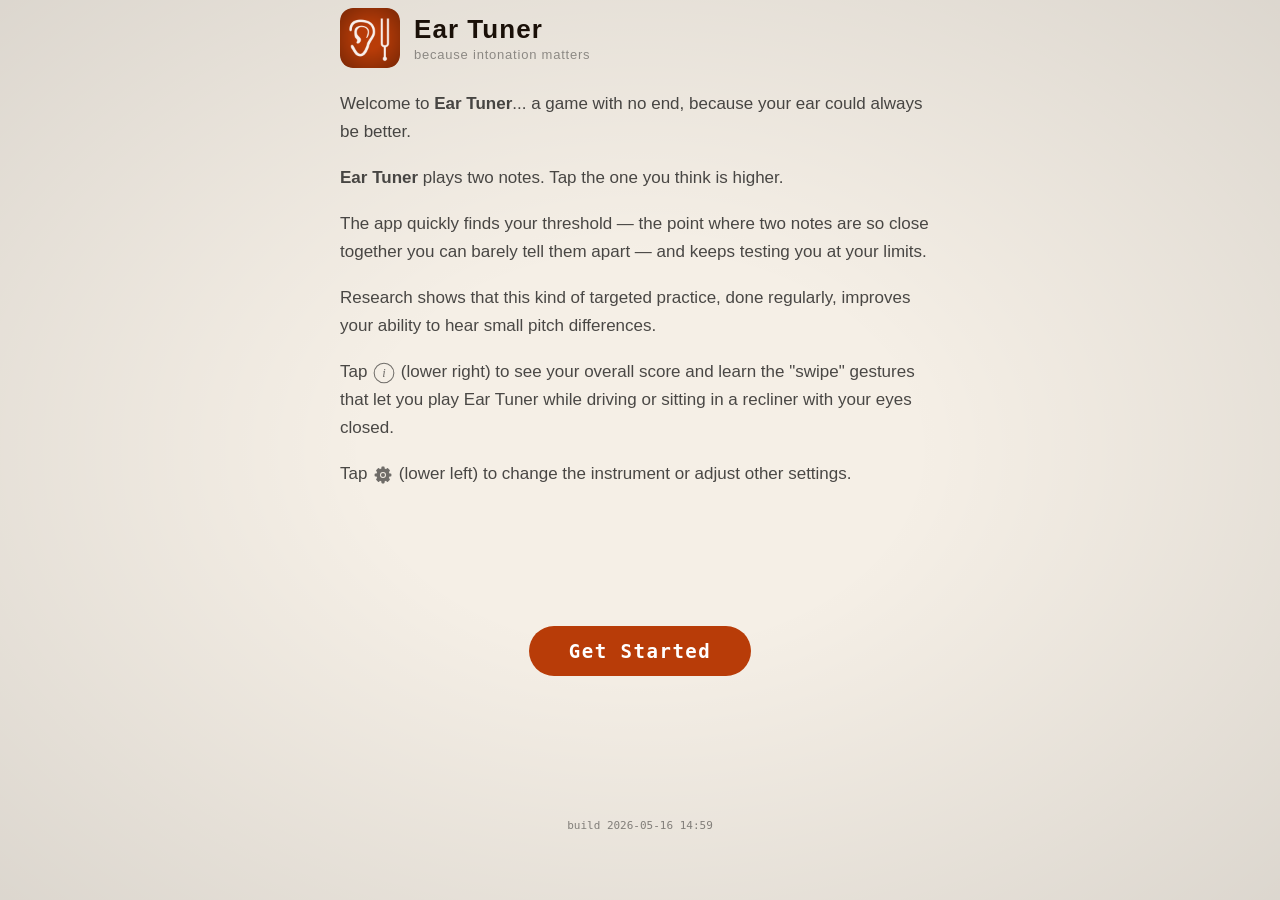
==== commit ebb14cba: "Deploy 2026-05-16 14:59" ====
--- a/index.html
+++ b/index.html
@@ -11,8 +11,8 @@
 <meta name="theme-color" id="meta-theme" content="#b83c08">
 <!-- Stamped by scripts/deploy.sh — used by the inline version-coherence
      check below to detect a hybrid-cache state at launch. Source ships
-     with 2026-05-16 14:55 as the literal placeholder. -->
-<meta name="ear-tuner-build" content="2026-05-16 14:55">
+     with 2026-05-16 14:59 as the literal placeholder. -->
+<meta name="ear-tuner-build" content="2026-05-16 14:59">
 <!-- PWA home-screen icon. MUST be a real PNG file reference — iOS Safari
      "Add to Home Screen" does not reliably accept data: URLs or JS-generated
      canvas icons. If you change this, test on iPad Safari: Share → Add to
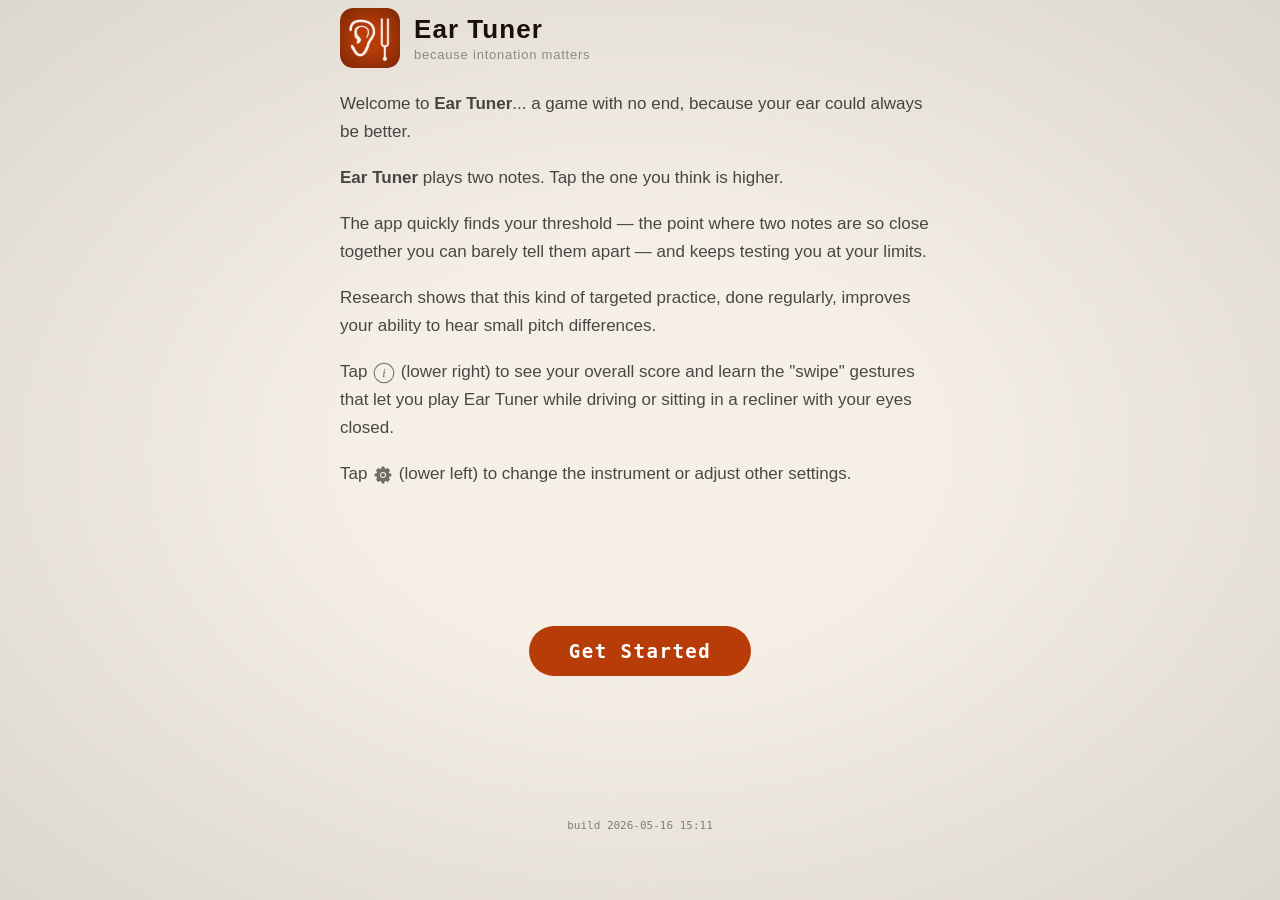
==== commit 2f187b24: "Deploy 2026-05-16 15:11" ====
--- a/index.html
+++ b/index.html
@@ -11,8 +11,8 @@
 <meta name="theme-color" id="meta-theme" content="#b83c08">
 <!-- Stamped by scripts/deploy.sh — used by the inline version-coherence
      check below to detect a hybrid-cache state at launch. Source ships
-     with 2026-05-16 14:59 as the literal placeholder. -->
-<meta name="ear-tuner-build" content="2026-05-16 14:59">
+     with 2026-05-16 15:11 as the literal placeholder. -->
+<meta name="ear-tuner-build" content="2026-05-16 15:11">
 <!-- PWA home-screen icon. MUST be a real PNG file reference — iOS Safari
      "Add to Home Screen" does not reliably accept data: URLs or JS-generated
      canvas icons. If you change this, test on iPad Safari: Share → Add to
@@ -839,7 +839,10 @@
           By practicing regularly, your aural acuity will improve.
         </p>
         <p class="info-p">
-          <strong>Ear Tuner</strong> supports "eyes-free" operation: tap anywhere in the lower part of the screen to replay. Swipe right to continue after a wrong answer. In retest mode, swipe left to retry. Use the app with your eyes closed ("intonation meditation") or while driving (eyes on the road!).
+          <strong>Ear Tuner</strong> supports voice commands. Say "higher" or "lower" to indicate that the second note is higher/lower, and "replay" to hear the notes again. Say <strong>"settings"</strong> or <strong>"info"</strong> to go to those screens. In the "info" screen, say <strong>"retest C sharp four"</strong> to retest that note. <strong>"Continue"</strong>, <strong>"retry"</strong>, and <strong>"close"</strong> work in the appropriate places.
+        </p>
+        <p class="info-p">
+          <strong>Ear Tuner</strong> also supports "eyes-free" operation, even without voice commands: tap anywhere in the lower part of the screen to replay. Swipe right to continue after a wrong answer. In retest mode, swipe left to retry. Use the app with your eyes closed ("intonation meditation").
         </p>
         <p class="info-p">
           The minimum difference that a person requires to distinguish between two notes varies. An untrained person may need 10–20 cents. An average musician might need 5–6 cents. A top-notch fretless string player may only need 2–3 cents.
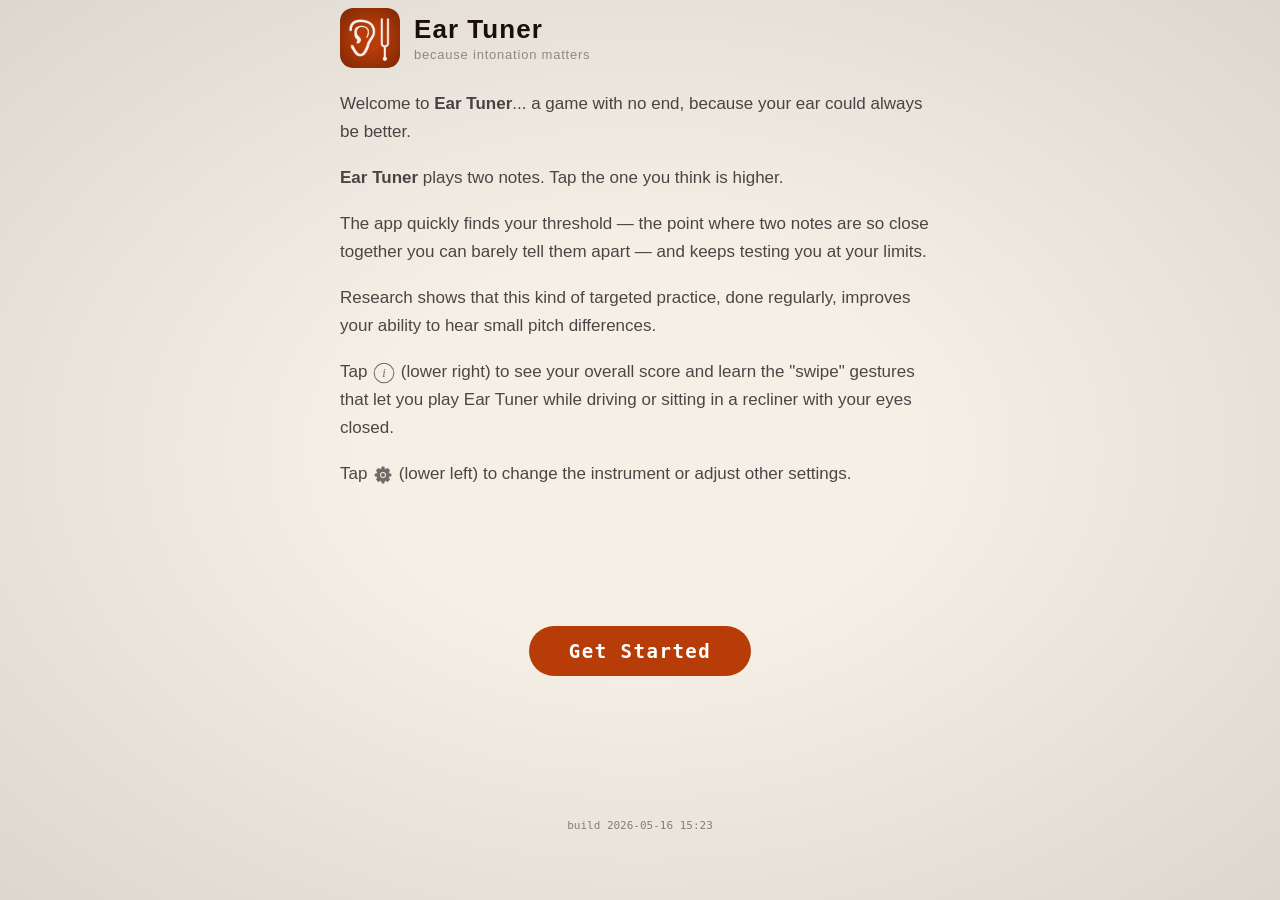
==== commit d7bfeba6: "Deploy 2026-05-16 15:23" ====
--- a/index.html
+++ b/index.html
@@ -11,8 +11,8 @@
 <meta name="theme-color" id="meta-theme" content="#b83c08">
 <!-- Stamped by scripts/deploy.sh — used by the inline version-coherence
      check below to detect a hybrid-cache state at launch. Source ships
-     with 2026-05-16 15:11 as the literal placeholder. -->
-<meta name="ear-tuner-build" content="2026-05-16 15:11">
+     with 2026-05-16 15:23 as the literal placeholder. -->
+<meta name="ear-tuner-build" content="2026-05-16 15:23">
 <!-- PWA home-screen icon. MUST be a real PNG file reference — iOS Safari
      "Add to Home Screen" does not reliably accept data: URLs or JS-generated
      canvas icons. If you change this, test on iPad Safari: Share → Add to
@@ -839,7 +839,7 @@
           By practicing regularly, your aural acuity will improve.
         </p>
         <p class="info-p">
-          <strong>Ear Tuner</strong> supports voice commands. Say "higher" or "lower" to indicate that the second note is higher/lower, and "replay" to hear the notes again. Say <strong>"settings"</strong> or <strong>"info"</strong> to go to those screens. In the "info" screen, say <strong>"retest C sharp four"</strong> to retest that note. <strong>"Continue"</strong>, <strong>"retry"</strong>, and <strong>"close"</strong> work in the appropriate places.
+          <strong>Ear Tuner</strong> supports voice commands. Say <strong>"higher"</strong> or <strong>"lower"</strong> to indicate that the second note is higher/lower, and <strong>"replay"</strong> to hear the notes again. Say <strong>"settings"</strong> or <strong>"info"</strong> to go to those screens. In the <strong>"info"</strong> screen, say <strong>"retest C sharp four"</strong> to retest that note. <strong>"Continue"</strong>, <strong>"retry"</strong>, and <strong>"close"</strong> work in the appropriate places.
         </p>
         <p class="info-p">
           <strong>Ear Tuner</strong> also supports "eyes-free" operation, even without voice commands: tap anywhere in the lower part of the screen to replay. Swipe right to continue after a wrong answer. In retest mode, swipe left to retry. Use the app with your eyes closed ("intonation meditation").
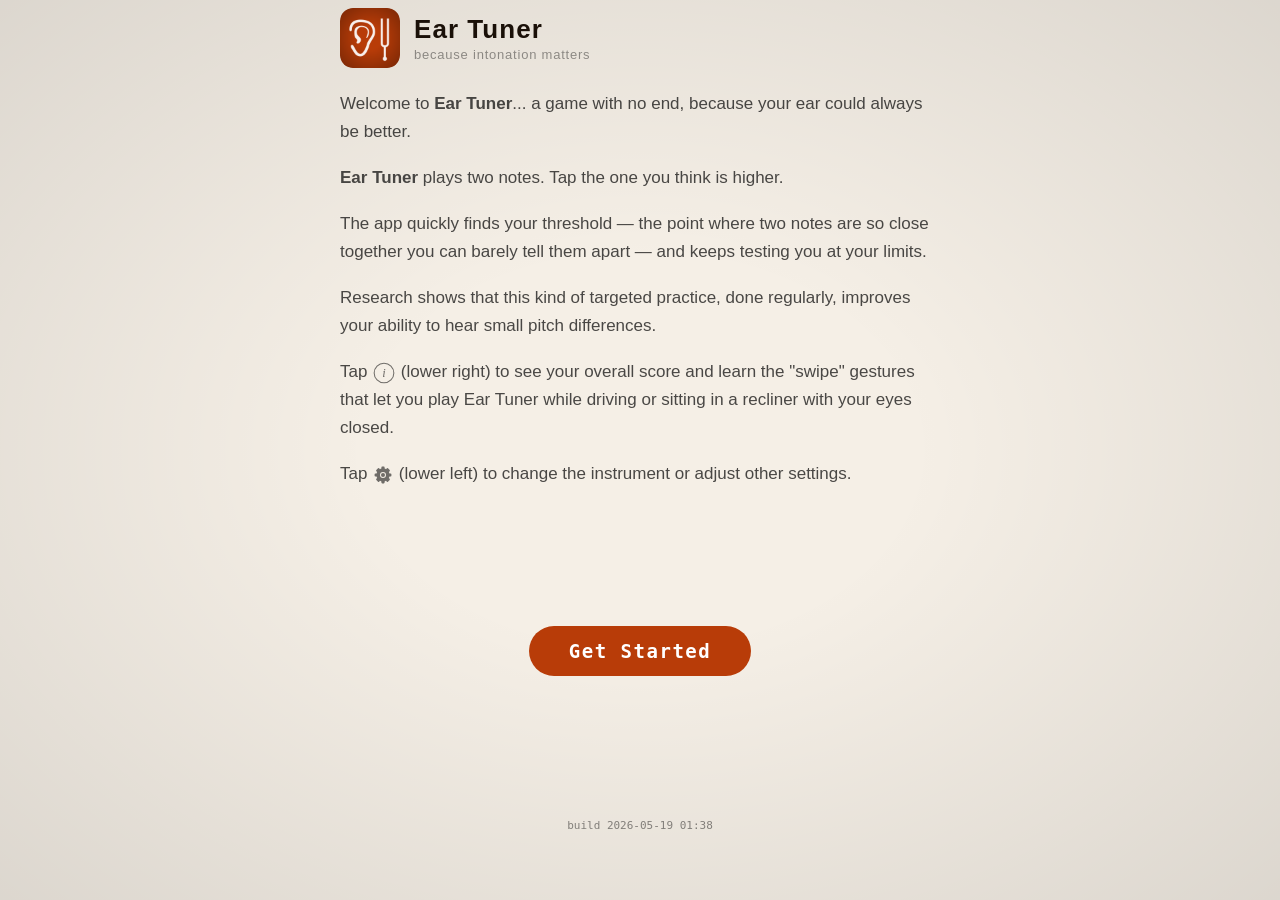
==== commit 77504bfe: "Deploy 2026-05-19 01:38" ====
--- a/index.html
+++ b/index.html
@@ -11,8 +11,8 @@
 <meta name="theme-color" id="meta-theme" content="#b83c08">
 <!-- Stamped by scripts/deploy.sh — used by the inline version-coherence
      check below to detect a hybrid-cache state at launch. Source ships
-     with 2026-05-16 15:23 as the literal placeholder. -->
-<meta name="ear-tuner-build" content="2026-05-16 15:23">
+     with 2026-05-19 01:38 as the literal placeholder. -->
+<meta name="ear-tuner-build" content="2026-05-19 01:38">
 <!-- PWA home-screen icon. MUST be a real PNG file reference — iOS Safari
      "Add to Home Screen" does not reliably accept data: URLs or JS-generated
      canvas icons. If you change this, test on iPad Safari: Share → Add to
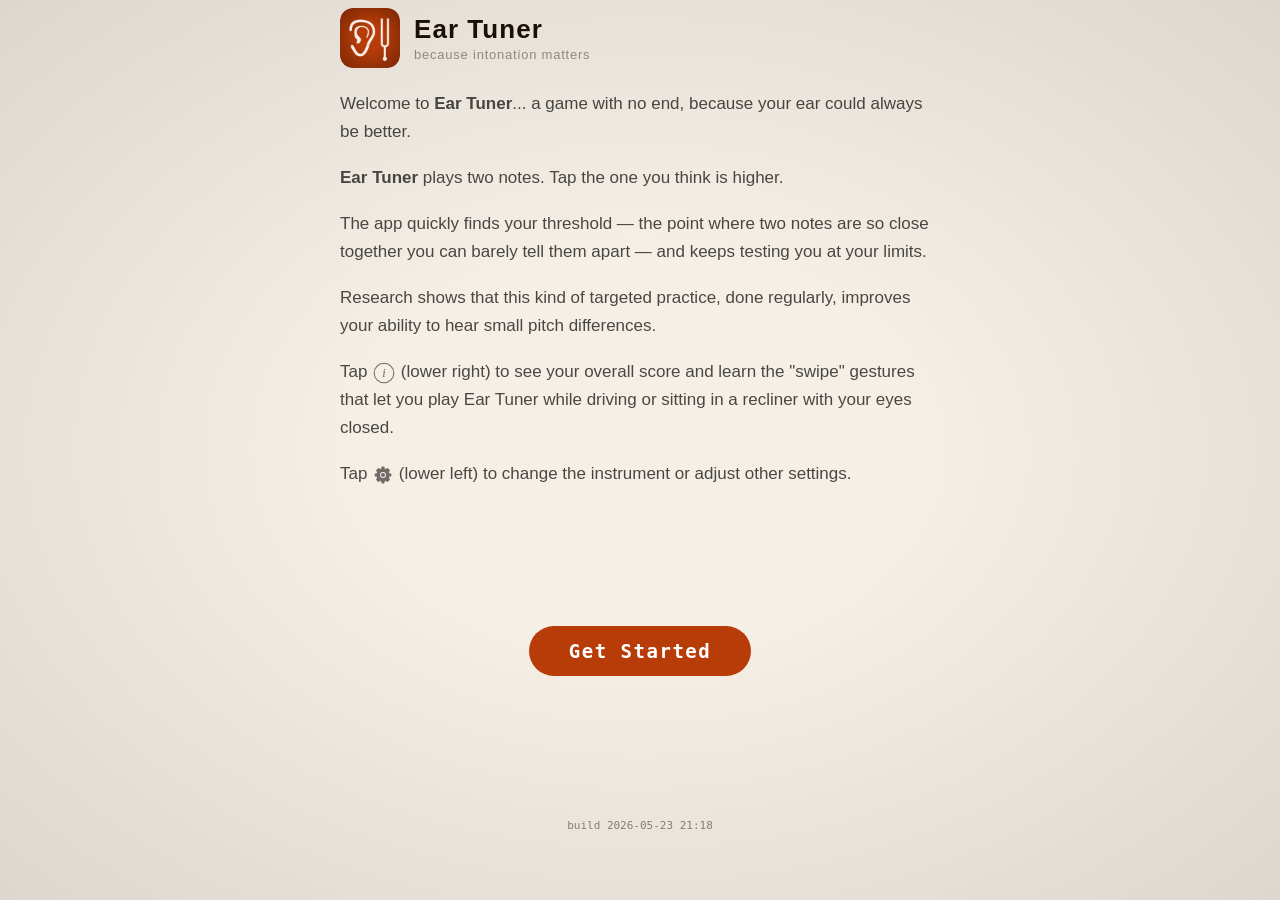
==== commit d5becfb4: "Deploy 2026-05-23 21:18" ====
--- a/index.html
+++ b/index.html
@@ -11,8 +11,8 @@
 <meta name="theme-color" id="meta-theme" content="#b83c08">
 <!-- Stamped by scripts/deploy.sh — used by the inline version-coherence
      check below to detect a hybrid-cache state at launch. Source ships
-     with 2026-05-19 01:38 as the literal placeholder. -->
-<meta name="ear-tuner-build" content="2026-05-19 01:38">
+     with 2026-05-23 21:18 as the literal placeholder. -->
+<meta name="ear-tuner-build" content="2026-05-23 21:18">
 <!-- PWA home-screen icon. MUST be a real PNG file reference — iOS Safari
      "Add to Home Screen" does not reliably accept data: URLs or JS-generated
      canvas icons. If you change this, test on iPad Safari: Share → Add to
@@ -533,6 +533,8 @@
 
 <div id="swipe-hint" class="hint-text">Tap the higher note, or swipe up/down to indicate that the 2nd note is higher/lower.</div>
 
+<div id="toast"></div>
+
 <!-- Retest close button: shown top-right during retest mode -->
 
 <button id="retest-close-btn" onclick="closeRetest()" aria-label="Close retest">
@@ -642,7 +644,7 @@
       <div class="tog-row">
         <div>
           <div class="s-label">Listen for voice commands</div>
-          <div class="s-sub">Say "higher", "lower", "replay", "continue", "info", "settings", "close", or a note name like "C sharp four"</div>
+          <div class="s-sub">Say "higher", "lower", "replay", "continue" (or "next"), "info", "settings", "close", or a note name like "C sharp four"</div>
         </div>
         <label class="tog-sw">
           <input type="checkbox" id="s-voice-chk" onchange="onVoiceToggle(this.checked)">
--- a/design-tokens.css
+++ b/design-tokens.css
@@ -14,6 +14,8 @@
   --color-green-light: #4d9966;   /* mid green — foreground/icon/text on dark surfaces (e.g. settings close icon, log-action feedback). Matches ear-tuner's settings-done checkmark. */
   --color-blue-break:  #141560;   /* micro-break phase bg (meditative blue) */
   --color-blue-break-dark: #080928; /* micro-break vignette edge */
+  --color-danger:      #c0392b;   /* danger surface (destructive button bg, danger-modal primary) */
+  --color-danger-text: #ff9999;   /* danger foreground (light red text/border on dark surfaces — stale-override badges, error inlines) */
 
   /* Dark-mode surfaces */
   --color-bg-dark:           #0d0d0d;   /* base body bg / ready-phase edge */
--- a/style.css
+++ b/style.css
@@ -124,6 +124,24 @@
 }
 @media (min-width: 400px) { .hint-text { font-size: 14px; } }
 @media (orientation: landscape) { .hint-text { font-size: 12px; } }
+
+/* ── Toast notification ── */
+#toast {
+position: fixed;
+bottom: calc(var(--safe-bot) + 60px);
+left: 50%; transform: translateX(-50%);
+background: rgba(0,0,0,0.72);
+color: #fff;
+font-size: 13px;
+padding: 8px 18px;
+border-radius: 20px;
+pointer-events: none; z-index: 200;
+opacity: 0;
+transition: opacity 0.3s;
+white-space: nowrap; max-width: 90vw;
+text-align: center;
+}
+#toast.visible { opacity: 1; }
 
 /* ── Swipe hint ── */
 #swipe-hint {
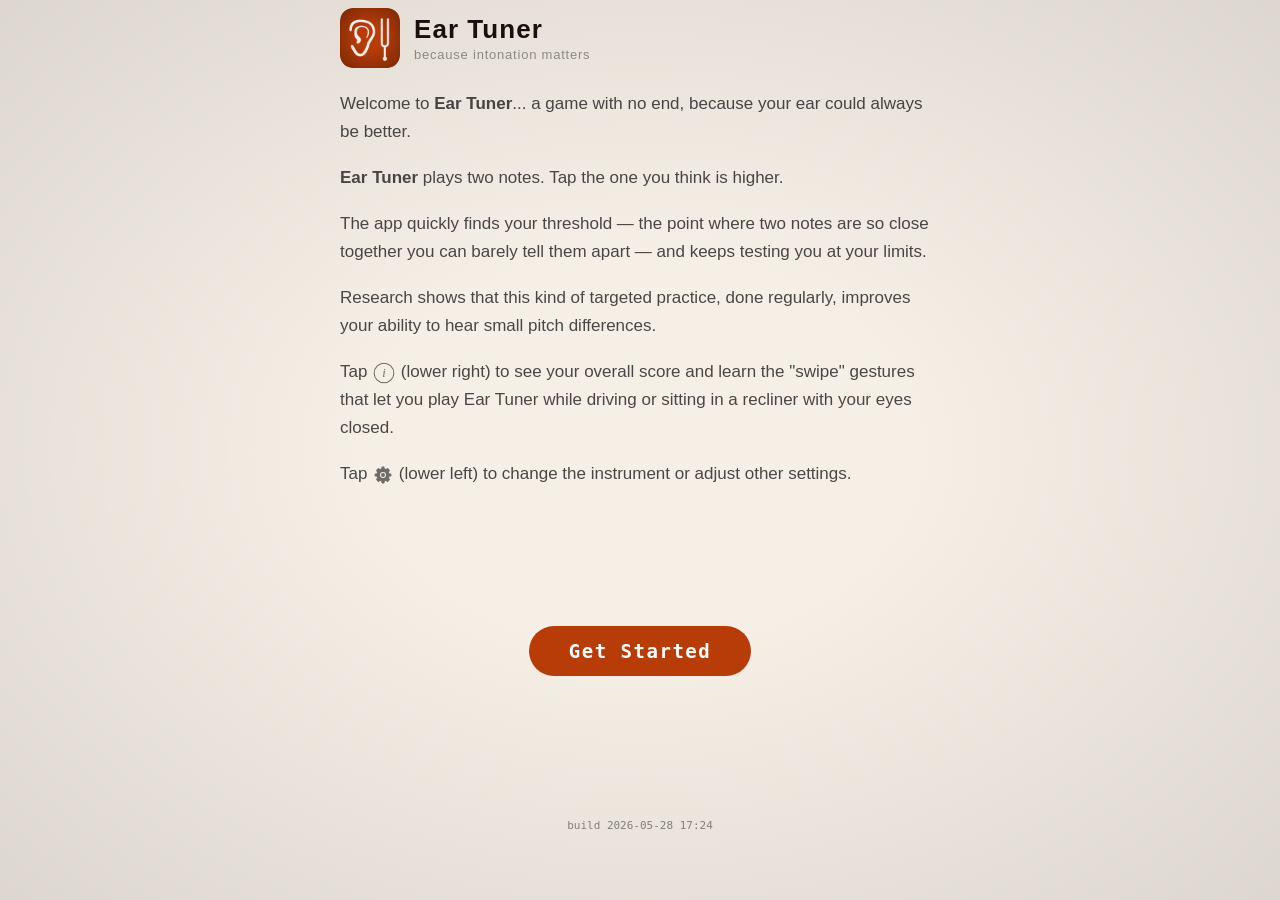
==== commit 98842f9c: "Deploy 2026-05-28 17:24" ====
--- a/index.html
+++ b/index.html
@@ -11,8 +11,8 @@
 <meta name="theme-color" id="meta-theme" content="#b83c08">
 <!-- Stamped by scripts/deploy.sh — used by the inline version-coherence
      check below to detect a hybrid-cache state at launch. Source ships
-     with 2026-05-23 21:18 as the literal placeholder. -->
-<meta name="ear-tuner-build" content="2026-05-23 21:18">
+     with 2026-05-28 17:24 as the literal placeholder. -->
+<meta name="ear-tuner-build" content="2026-05-28 17:24">
 <!-- PWA home-screen icon. MUST be a real PNG file reference — iOS Safari
      "Add to Home Screen" does not reliably accept data: URLs or JS-generated
      canvas icons. If you change this, test on iPad Safari: Share → Add to
@@ -878,6 +878,11 @@
       <span id="info-copy-label">Paste into an email to share with a friend.</span>
     </div>
     <hr class="info-divider">
+    <div id="info-tip-row">
+      <p class="info-tip-label">Enjoying Ear Tuner? Leave me a tip!</p>
+      <a id="tip-btn" href="https://donate.stripe.com/6oU4gz0RR56j9pwauG4ow00" target="_blank" rel="noopener noreferrer"><span class="tip-icon">☕</span>&thinsp;Leave Casey a tip</a>
+    </div>
+    <hr class="info-divider">
 
     <div id="info-destructive-row">
       <button id="info-global-reset" onclick="confirmResetAll()">Reset All Scores</button>
@@ -925,6 +930,7 @@
     </div>
   </div>
 </div>
+
 
 
 <script src="soundfont-player.min.js"></script>
--- a/design-tokens.css
+++ b/design-tokens.css
@@ -16,6 +16,10 @@
   --color-blue-break-dark: #080928; /* micro-break vignette edge */
   --color-danger:      #c0392b;   /* danger surface (destructive button bg, danger-modal primary) */
   --color-danger-text: #ff9999;   /* danger foreground (light red text/border on dark surfaces — stale-override badges, error inlines) */
+
+  /* Modal/dialog backdrop scrims (sit behind elevated dialog boxes) */
+  --color-backdrop-heavy:  rgba(0, 0, 0, 0.72);  /* primary dialog scrim (#tl-dialog-root and friends) */
+  --color-backdrop-medium: rgba(0, 0, 0, 0.65);  /* lighter scrim (BDS dialog, sync-setup overlay) */
 
   /* Dark-mode surfaces */
   --color-bg-dark:           #0d0d0d;   /* base body bg / ready-phase edge */
--- a/style.css
+++ b/style.css
@@ -568,6 +568,17 @@
 transition: background 0.15s;
 }
 #info-global-reset:active { background: rgba(0,0,0,0.12); }
+#info-tip-row { display: flex; flex-direction: column; align-items: center; gap: 10px; text-align: center; padding: 2px 0; }
+.info-tip-label { font-family: var(--font-info); font-size: var(--font-info-body); font-weight: 300; color: rgba(0,0,0,0.55); margin: 0; }
+#tip-btn {
+display: inline-flex; align-items: center; gap: 6px; text-decoration: none !important;
+font-family: var(--font); font-size: clamp(13px, 3.5vw, 15px);
+padding: 10px 24px; border-radius: 999px; cursor: pointer;
+background: var(--color-green); color: #fff;
+transition: background 0.15s; letter-spacing: 0.01em;
+}
+#tip-btn:active { background: var(--color-green-dark); }
+.tip-icon { font-size: 1.45em; line-height: 1; }
 
 /* Import Scores overlay */
 #import-overlay {
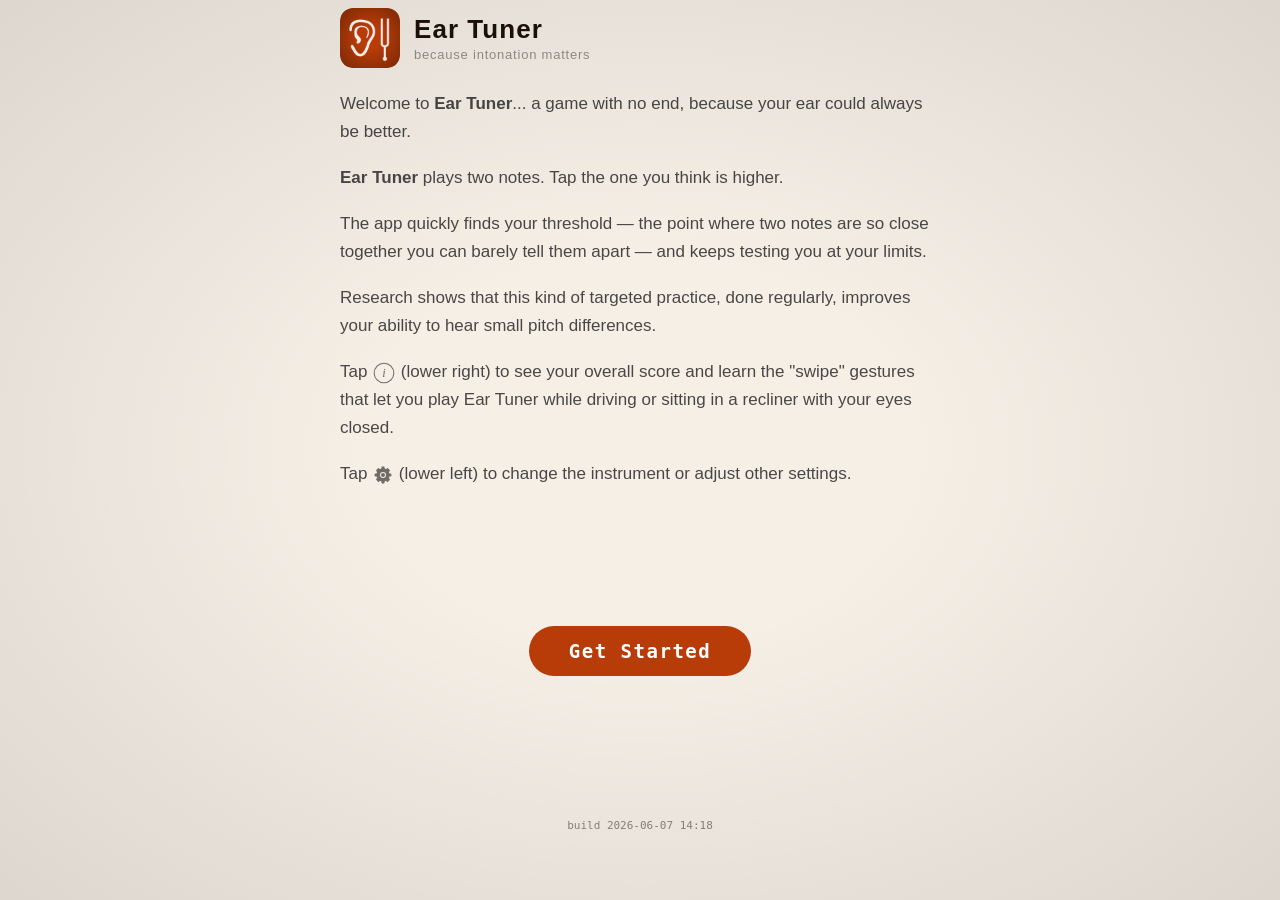
==== commit 8683b314: "Deploy 2026-06-07 14:18" ====
--- a/index.html
+++ b/index.html
@@ -11,8 +11,8 @@
 <meta name="theme-color" id="meta-theme" content="#b83c08">
 <!-- Stamped by scripts/deploy.sh — used by the inline version-coherence
      check below to detect a hybrid-cache state at launch. Source ships
-     with 2026-05-28 17:24 as the literal placeholder. -->
-<meta name="ear-tuner-build" content="2026-05-28 17:24">
+     with 2026-06-07 14:18 as the literal placeholder. -->
+<meta name="ear-tuner-build" content="2026-06-07 14:18">
 <!-- PWA home-screen icon. MUST be a real PNG file reference — iOS Safari
      "Add to Home Screen" does not reliably accept data: URLs or JS-generated
      canvas icons. If you change this, test on iPad Safari: Share → Add to
@@ -652,6 +652,17 @@
           <div class="tog-thumb"></div>
         </label>
       </div>
+      <div class="s-row" id="s-vc-gain-row" style="display:none;">
+        <div>
+          <div class="s-label">Voice-mode volume boost</div>
+          <div class="s-sub">Compensates for the quieter voice/mic audio rail (applies only while listening)</div>
+        </div>
+        <div class="s-volume-control">
+          <input type="range" id="s-vc-gain-slider" min="1" max="4" step="0.1" value="2"
+                 oninput="adjustVcGainBoost(this.value)" aria-label="Voice-mode volume boost">
+          <div class="s-val" id="s-vc-gain-val">2.0×</div>
+        </div>
+      </div>
       <div class="tog-row" id="s-vc-keep-row" style="display:none;">
         <div>
           <div class="s-label">Keep last word on-screen</div>
@@ -794,7 +805,6 @@
       <button id="hello-yes-btn" onclick="onHelloYes()" style="flex:1;">Yes, use voice</button>
       <button id="hello-no-btn"  onclick="onHelloNo()"  style="flex:1;">No, not today</button>
     </div>
-    <p class="info-p" style="font-size:0.85em;opacity:0.72;font-style:italic;margin-top:14px;">In a car (or wherever connected to Bluetooth audio) with voice control, sound will come through your phone. Without, it will come through the Bluetooth speakers. This is a limitation of web apps.</p>
     <div class="welcome-push"></div>
     <div class="launch-build-date" id="hello-build-date"></div>
   </div>
